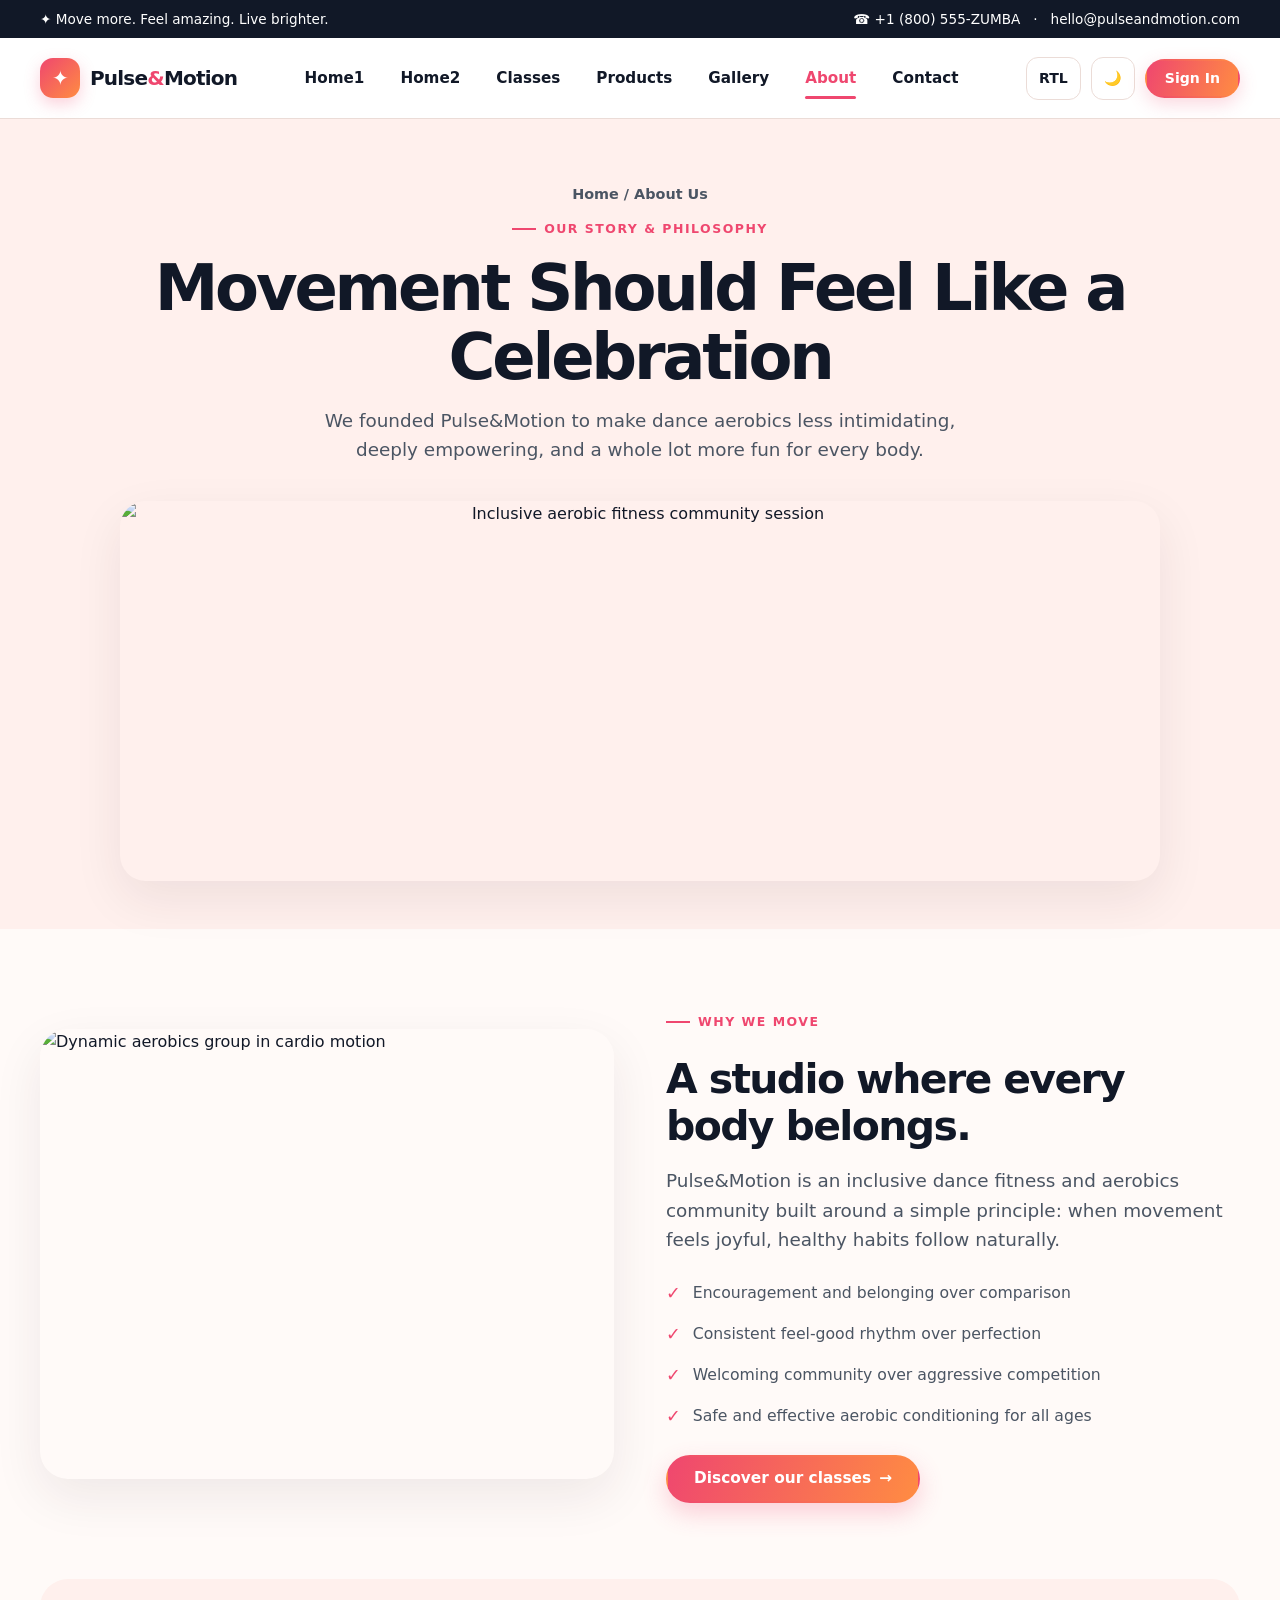
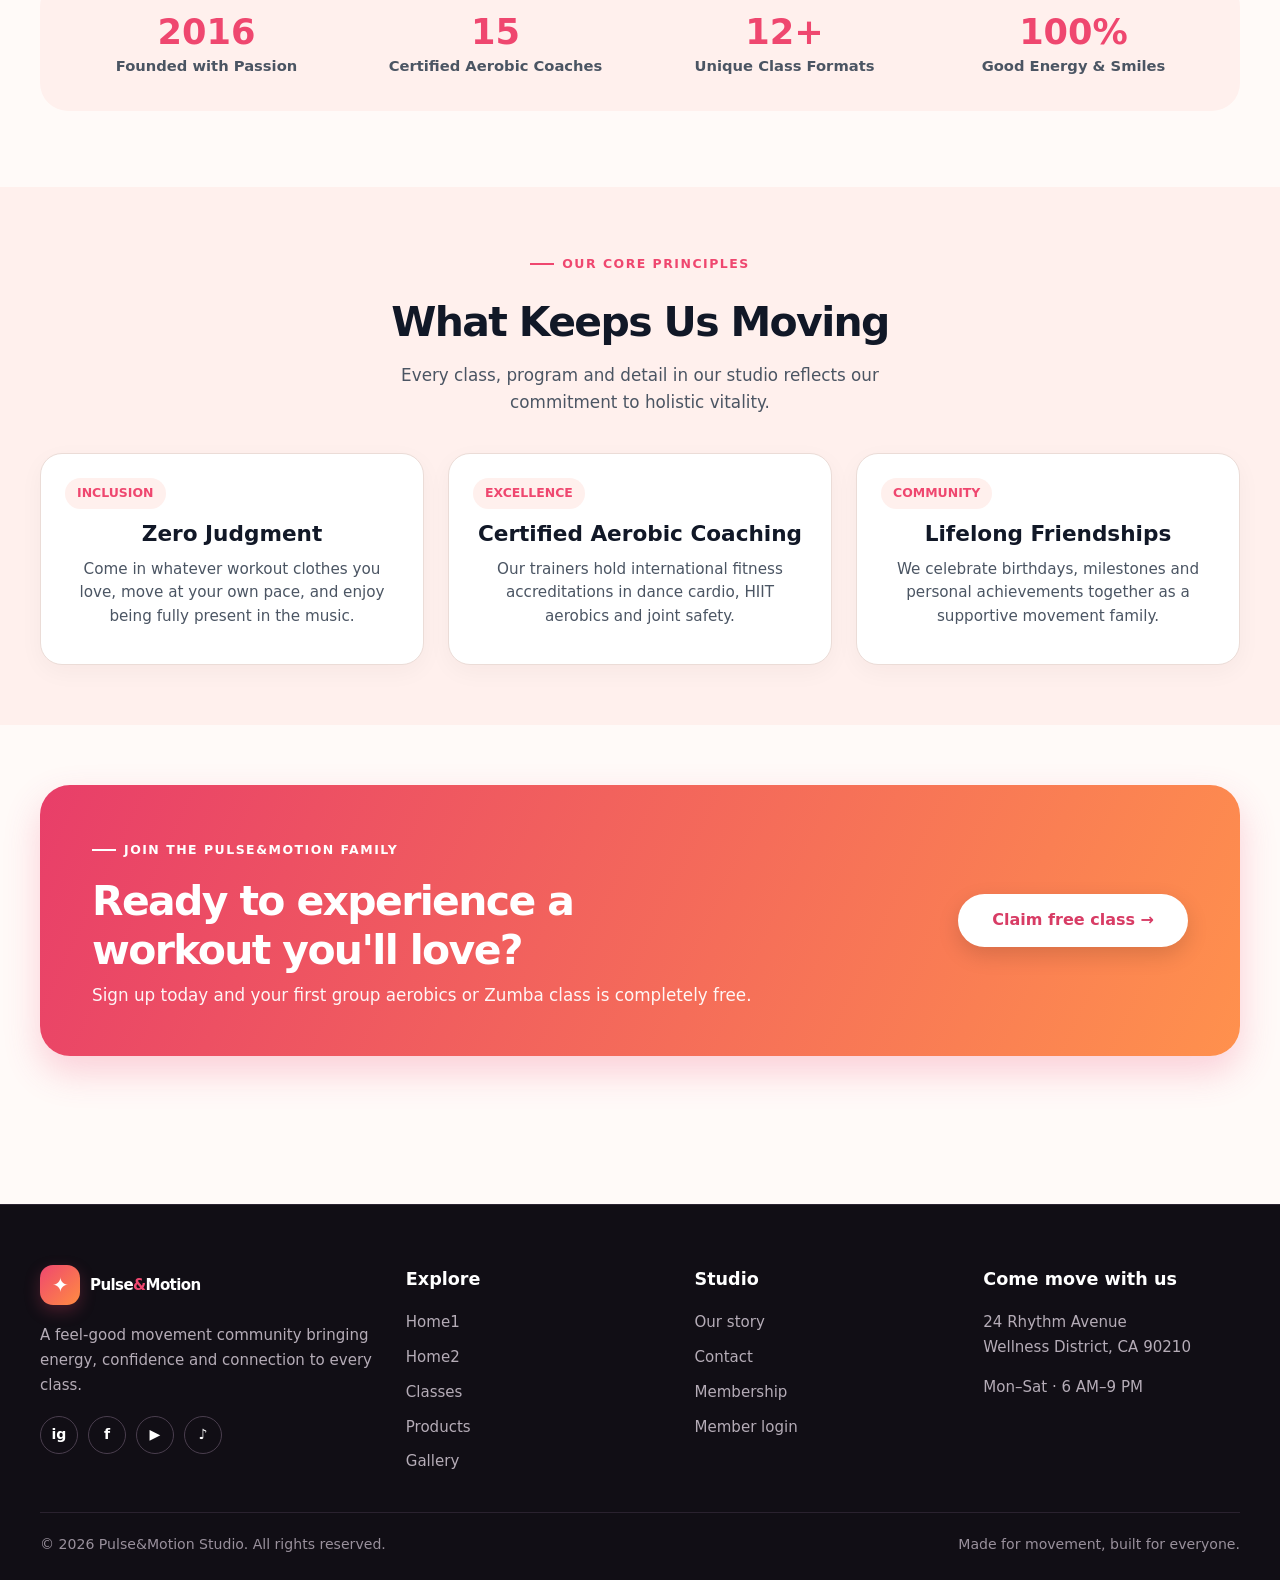
==== about.html @ 3c18ee0e "Update Zumba & Aerobics Studio website with centered navigation, pro products shop, responsive align" ====
<!doctype html>
<html lang="en" dir="ltr">
<head>
  <title>About Us | Pulse&amp;Motion</title>
  <meta charset="UTF-8">
  <meta name="viewport" content="width=device-width, initial-scale=1.0">
  <meta name="theme-color" content="#ef476f">
  <link rel="icon" href="assets/images/favicon.svg" type="image/svg+xml">
  <link rel="stylesheet" href="assets/css/style.css">
  <script defer src="assets/js/main.js"></script>
</head>
<body>
  <!-- Topbar -->
  <div class="topbar">
    <div class="container">
      <span>✦ Move more. Feel amazing. Live brighter.</span>
      <span>☎ +1 (800) 555-ZUMBA &nbsp; · &nbsp; hello@pulseandmotion.com</span>
    </div>
  </div>

  <!-- Navbar -->
  <header class="navbar">
    <div class="container nav-inner">
      <a class="brand" href="home1.html">
        <span class="brand-mark">✦</span>
        <span>Pulse<span><b>&amp;</b></span>Motion</span>
      </a>

      <!-- Navbar menu options centered -->
      <nav class="nav-links">
        <a href="home1.html">Home1</a>
        <a href="home2.html">Home2</a>
        <a href="classes.html">Classes</a>
        <a href="products.html">Products</a>
        <a href="gallery.html">Gallery</a>
        <a href="about.html" class="active">About</a>
        <a href="contact.html">Contact</a>
      </nav>

      <!-- Navbar actions with Sign In button at last -->
      <div class="nav-actions">
        <button class="icon-btn" data-rtl-btn aria-label="Toggle right to left">RTL</button>
        <button class="icon-btn" data-theme-btn aria-label="Toggle theme">🌙</button>
        <a class="btn btn-small btn-signin" href="login.html">Sign In</a>
        <button class="menu-btn" aria-label="Open menu">☰</button>
      </div>
    </div>
  </header>

  <main>
    <!-- Centered Page Hero Section -->
    <section class="page-hero">
      <div class="container">
        <div class="breadcrumbs">Home / About Us</div>
        <span class="eyebrow">Our Story &amp; Philosophy</span>
        <h1>Movement Should Feel Like a Celebration</h1>
        <p class="lead">We founded Pulse&amp;Motion to make dance aerobics less intimidating, deeply empowering, and a whole lot more fun for every body.</p>
        
        <div class="page-hero-banner">
          <img src="https://images.unsplash.com/photo-1574680096145-d05b474e2155?auto=format&fit=crop&w=1200&q=85" alt="Inclusive aerobic fitness community session" loading="eager">
        </div>
      </div>
    </section>

    <!-- Split Section (Aerobics Action Photo & Properly Aligned Split CTA) -->
    <section class="section">
      <div class="container split">
        <img src="https://images.unsplash.com/photo-1538805060514-97d9cc17730c?auto=format&fit=crop&w=1000&q=85" alt="Dynamic aerobics group in cardio motion" loading="lazy">
        <div>
          <span class="eyebrow">Why We Move</span>
          <h2>A studio where every body belongs.</h2>
          <p class="lead" style="text-align:inherit;margin:0 0 20px">Pulse&amp;Motion is an inclusive dance fitness and aerobics community built around a simple principle: when movement feels joyful, healthy habits follow naturally.</p>
          <ul class="check-list">
            <li>Encouragement and belonging over comparison</li>
            <li>Consistent feel-good rhythm over perfection</li>
            <li>Welcoming community over aggressive competition</li>
            <li>Safe and effective aerobic conditioning for all ages</li>
          </ul>
          <!-- Properly Aligned Split CTA Button -->
          <div class="split-cta">
            <a class="btn" href="classes.html">Discover our classes <span>→</span></a>
          </div>
        </div>
      </div>
    </section>

    <!-- Stats Section -->
    <section class="section" style="padding-top:0">
      <div class="container">
        <div class="stats">
          <div class="stat">
            <strong>2016</strong>
            <span>Founded with Passion</span>
          </div>
          <div class="stat">
            <strong>15</strong>
            <span>Certified Aerobic Coaches</span>
          </div>
          <div class="stat">
            <strong>12+</strong>
            <span>Unique Class Formats</span>
          </div>
          <div class="stat">
            <strong>100%</strong>
            <span>Good Energy &amp; Smiles</span>
          </div>
        </div>
      </div>
    </section>

    <!-- Studio Values Section -->
    <section class="section" style="background:var(--soft);padding:60px 0">
      <div class="container center">
        <div class="section-head">
          <span class="eyebrow">Our Core Principles</span>
          <h2>What Keeps Us Moving</h2>
          <p>Every class, program and detail in our studio reflects our commitment to holistic vitality.</p>
        </div>
        <div class="grid-3">
          <div class="card card-body">
            <span class="pill">INCLUSION</span>
            <h3>Zero Judgment</h3>
            <p>Come in whatever workout clothes you love, move at your own pace, and enjoy being fully present in the music.</p>
          </div>
          <div class="card card-body">
            <span class="pill">EXCELLENCE</span>
            <h3>Certified Aerobic Coaching</h3>
            <p>Our trainers hold international fitness accreditations in dance cardio, HIIT aerobics and joint safety.</p>
          </div>
          <div class="card card-body">
            <span class="pill">COMMUNITY</span>
            <h3>Lifelong Friendships</h3>
            <p>We celebrate birthdays, milestones and personal achievements together as a supportive movement family.</p>
          </div>
        </div>
      </div>
    </section>

    <!-- Properly Aligned CTA Banner -->
    <section class="section" style="padding-top:60px">
      <div class="container">
        <div class="cta">
          <div class="cta-content">
            <span class="eyebrow">Join the Pulse&amp;Motion family</span>
            <h2>Ready to experience a workout you'll love?</h2>
            <p>Sign up today and your first group aerobics or Zumba class is completely free.</p>
          </div>
          <div class="cta-actions">
            <a class="btn" href="register.html">Claim free class →</a>
          </div>
        </div>
      </div>
    </section>
  </main>

  <!-- Footer -->
  <footer class="footer">
    <div class="container">
      <div class="footer-grid">
        <div>
          <a class="brand" href="home1.html">
            <span class="brand-mark">✦</span>
            <span style="color:#ffffff">Pulse<span><b>&amp;</b></span>Motion</span>
          </a>
          <p style="margin-top:18px">A feel-good movement community bringing energy, confidence and connection to every class.</p>
          <div class="socials">
            <a href="#" aria-label="Instagram">ig</a>
            <a href="#" aria-label="Facebook">f</a>
            <a href="#" aria-label="YouTube">▶</a>
            <a href="#" aria-label="TikTok">♪</a>
          </div>
        </div>
        <div>
          <h4>Explore</h4>
          <div class="footer-links">
            <a href="home1.html">Home1</a>
            <a href="home2.html">Home2</a>
            <a href="classes.html">Classes</a>
            <a href="products.html">Products</a>
            <a href="gallery.html">Gallery</a>
          </div>
        </div>
        <div>
          <h4>Studio</h4>
          <div class="footer-links">
            <a href="about.html">Our story</a>
            <a href="contact.html">Contact</a>
            <a href="register.html">Membership</a>
            <a href="login.html">Member login</a>
          </div>
        </div>
        <div>
          <h4>Come move with us</h4>
          <p>24 Rhythm Avenue<br>Wellness District, CA 90210</p>
          <p>Mon–Sat · 6 AM–9 PM</p>
        </div>
      </div>
      <div class="copyright">
        <span>© 2026 Pulse&amp;Motion Studio. All rights reserved.</span>
        <span>Made for movement, built for everyone.</span>
      </div>
    </div>
  </footer>
</body>
</html>
---- assets/css/style.css ----
:root {
  --brand: #ef476f;
  --brand-hover: #d8355c;
  --brand2: #ff8c42;
  --ink: #111827;
  --muted: #4b5563;
  --bg: #fffaf8;
  --surface: #ffffff;
  --soft: #fff0ed;
  --line: #ebdcd7;
  --shadow: 0 18px 50px rgba(45, 25, 35, 0.08);
  --radius: 22px;
  --max: 1200px;
}

[data-theme="dark"] {
  --brand: #ff5e87;
  --brand-hover: #ff7599;
  --brand2: #ffa05c;
  --ink: #f9fafb;
  --muted: #cbd5e1;
  --bg: #110e14;
  --surface: #1b1622;
  --soft: #2b212b;
  --line: #3f3343;
  --shadow: 0 18px 50px rgba(0, 0, 0, 0.45);
}

* {
  box-sizing: border-box;
}

html {
  scroll-behavior: smooth;
}

body {
  margin: 0;
  font-family: Inter, ui-sans-serif, system-ui, -apple-system, "Segoe UI", Roboto, sans-serif;
  background: var(--bg);
  color: var(--ink);
  line-height: 1.65;
  overflow-x: hidden;
  transition: background 0.3s ease, color 0.3s ease;
}

a {
  color: inherit;
  text-decoration: none;
}

img {
  max-width: 100%;
  display: block;
}

button, input, select, textarea {
  font: inherit;
}

.container {
  width: min(var(--max), calc(100% - 48px));
  margin: 0 auto;
}

/* TOPBAR */
.topbar {
  background: var(--ink);
  color: #ffffff;
  font-size: 0.85rem;
  padding: 8px 0;
  transition: background 0.3s ease;
}

[data-theme="dark"] .topbar {
  background: #09080c;
  border-bottom: 1px solid var(--line);
}

.topbar .container {
  display: flex;
  justify-content: space-between;
  align-items: center;
  gap: 16px;
  flex-wrap: wrap;
}

/* NAVBAR */
.navbar {
  position: sticky;
  top: 0;
  z-index: 100;
  background: color-mix(in srgb, var(--surface) 96%, transparent);
  backdrop-filter: blur(14px);
  border-bottom: 1px solid var(--line);
  transition: background 0.3s ease, border-color 0.3s ease;
}

.nav-inner {
  min-height: 80px;
  display: flex;
  align-items: center;
  justify-content: space-between;
  gap: 20px;
}

.brand {
  display: flex;
  align-items: center;
  gap: 10px;
  font-weight: 900;
  font-size: 1.25rem;
  letter-spacing: -0.04em;
  color: var(--ink);
  white-space: nowrap;
  flex-shrink: 0;
}

.brand-mark {
  width: 40px;
  height: 40px;
  border-radius: 13px;
  background: linear-gradient(135deg, var(--brand), var(--brand2));
  display: grid;
  place-items: center;
  color: #ffffff;
  font-size: 1.25rem;
  box-shadow: 0 6px 16px rgba(239, 71, 111, 0.25);
}

.brand span:last-child b {
  color: var(--brand);
}

/* Centered Navigation Links */
.nav-links {
  display: flex;
  align-items: center;
  justify-content: center;
  flex: 1;
  margin: 0 auto;
  gap: 24px;
  font-size: 0.95rem;
  font-weight: 650;
  text-align: center;
}

.nav-links a {
  color: var(--ink);
  padding: 8px 6px;
  position: relative;
  transition: color 0.2s ease;
}

.nav-links a:hover,
.nav-links a.active {
  color: var(--brand);
}

.nav-links a.active::after {
  content: "";
  position: absolute;
  bottom: 0;
  left: 6px;
  right: 6px;
  height: 2.5px;
  background: var(--brand);
  border-radius: 2px;
}

/* Navbar Actions */
.nav-actions {
  display: flex;
  align-items: center;
  gap: 10px;
  flex-shrink: 0;
}

.icon-btn, .menu-btn {
  border: 1px solid var(--line);
  background: var(--surface);
  color: var(--ink);
  border-radius: 12px;
  padding: 9px 12px;
  font-weight: 700;
  font-size: 0.88rem;
  cursor: pointer;
  transition: all 0.2s ease;
  display: inline-flex;
  align-items: center;
  justify-content: center;
  gap: 4px;
}

.icon-btn:hover, .menu-btn:hover {
  border-color: var(--brand);
  color: var(--brand);
  background: var(--soft);
}

.menu-btn {
  display: none;
  font-size: 1.1rem;
}

/* =========================================================
   PERFECTLY ALIGNED BUTTONS & CTA STYLING
   ========================================================= */
.btn {
  display: inline-flex;
  align-items: center;
  justify-content: center;
  gap: 8px;
  border: 2px solid transparent;
  border-radius: 999px;
  padding: 12px 26px;
  font-weight: 800;
  font-size: 0.96rem;
  line-height: 1.3;
  min-height: 48px;
  box-sizing: border-box;
  background: linear-gradient(110deg, var(--brand), var(--brand2));
  color: #ffffff !important;
  box-shadow: 0 10px 24px rgba(239, 71, 111, 0.24);
  cursor: pointer;
  transition: transform 0.2s ease, filter 0.2s ease, box-shadow 0.2s ease, background 0.2s ease, border-color 0.2s ease;
  white-space: nowrap;
  text-decoration: none;
  vertical-align: middle;
}

.btn:hover {
  transform: translateY(-2px);
  filter: saturate(1.1);
  box-shadow: 0 14px 28px rgba(239, 71, 111, 0.32);
}

.btn-outline {
  background: transparent !important;
  border: 2px solid var(--line) !important;
  color: var(--ink) !important;
  box-shadow: none;
}

.btn-outline:hover {
  border-color: var(--brand) !important;
  color: var(--brand) !important;
  background: var(--soft) !important;
  transform: translateY(-2px);
  box-shadow: 0 6px 16px rgba(239, 71, 111, 0.15);
}

.btn-small {
  padding: 8px 18px;
  font-size: 0.88rem;
  min-height: 38px;
}

.btn-signin {
  box-shadow: 0 6px 18px rgba(239, 71, 111, 0.22);
}

.btn-block {
  width: 100%;
}

/* HERO SECTION (CENTERED) */
.hero {
  padding: 64px 0 54px;
  text-align: center;
  position: relative;
}

.hero-center {
  max-width: 860px;
  margin: 0 auto;
  display: flex;
  flex-direction: column;
  align-items: center;
  text-align: center;
}

.eyebrow {
  display: inline-flex;
  align-items: center;
  gap: 8px;
  color: var(--brand);
  font-weight: 850;
  text-transform: uppercase;
  letter-spacing: 0.12em;
  font-size: 0.78rem;
  margin-bottom: 14px;
}

.eyebrow::before {
  content: "";
  width: 24px;
  height: 2px;
  background: var(--brand);
}

h1, h2, h3, h4, p {
  margin-top: 0;
}

h1 {
  font-size: clamp(2.4rem, 5vw, 4.4rem);
  line-height: 1.08;
  letter-spacing: -0.05em;
  margin: 12px 0 20px;
  color: var(--ink);
  text-align: center;
}

h1 em {
  font-style: normal;
  color: var(--brand);
}

h2 {
  font-size: clamp(1.9rem, 3.2vw, 2.9rem);
  line-height: 1.15;
  letter-spacing: -0.04em;
  margin: 10px 0 16px;
  color: var(--ink);
}

h3 {
  font-size: 1.35rem;
  line-height: 1.25;
  color: var(--ink);
  margin-bottom: 10px;
}

.lead {
  font-size: 1.15rem;
  color: var(--muted);
  max-width: 660px;
  margin: 0 auto 28px;
  text-align: center;
  line-height: 1.6;
}

/* Hero CTA Buttons - Perfectly Centered & Aligned */
.hero-buttons {
  display: inline-flex;
  gap: 16px;
  justify-content: center;
  align-items: center;
  flex-wrap: wrap;
  margin: 0 auto 28px;
  vertical-align: middle;
}

.hero-buttons .btn {
  min-width: 180px;
  text-align: center;
}

.trust {
  display: flex;
  gap: 22px;
  justify-content: center;
  align-items: center;
  flex-wrap: wrap;
  color: var(--muted);
  font-size: 0.92rem;
}

.trust strong {
  color: var(--ink);
}

.hero-visual-center {
  margin-top: 40px;
  position: relative;
  max-width: 1060px;
  margin-left: auto;
  margin-right: auto;
  border-radius: 30px;
  overflow: hidden;
  box-shadow: var(--shadow);
}

.hero-visual-center img {
  width: 100%;
  height: 500px;
  object-fit: cover;
  transition: transform 0.4s ease;
}

.hero-visual-center:hover img {
  transform: scale(1.02);
}

.floating-card-center {
  position: absolute;
  bottom: 24px;
  left: 24px;
  background: var(--surface);
  border: 1px solid var(--line);
  padding: 16px 22px;
  border-radius: 18px;
  box-shadow: var(--shadow);
  max-width: 280px;
  text-align: left;
}

.floating-card-center strong {
  display: block;
  font-size: 1.25rem;
  color: var(--brand);
}

.floating-card-center span {
  font-size: 0.88rem;
  color: var(--muted);
}

/* PAGE HERO (CENTERED) */
.page-hero {
  padding: 64px 0 48px;
  background: var(--soft);
  text-align: center;
  transition: background 0.3s ease;
}

.page-hero .container {
  display: flex;
  flex-direction: column;
  align-items: center;
  text-align: center;
}

.breadcrumbs {
  color: var(--muted);
  font-size: 0.9rem;
  font-weight: 600;
  margin-bottom: 12px;
  text-align: center;
}

.page-hero .eyebrow {
  justify-content: center;
}

.page-hero h1 {
  text-align: center;
  margin: 0 0 14px;
}

.page-hero .lead {
  text-align: center;
  margin: 0 auto;
  max-width: 680px;
}

.page-hero-banner {
  margin-top: 36px;
  width: 100%;
  max-width: 1040px;
  border-radius: 26px;
  overflow: hidden;
  box-shadow: var(--shadow);
}

.page-hero-banner img {
  width: 100%;
  height: 380px;
  object-fit: cover;
}

/* SECTIONS */
.section {
  padding: 76px 0;
}

.section-head {
  display: flex;
  justify-content: space-between;
  align-items: flex-end;
  gap: 25px;
  margin-bottom: 36px;
}

.section-head p {
  color: var(--muted);
  max-width: 520px;
  margin: 0;
  font-size: 1.05rem;
}

.center {
  text-align: center;
}

.center .section-head {
  display: block;
}

.center .section-head p {
  margin: 0 auto;
}

.center .eyebrow {
  justify-content: center;
}

/* GRIDS */
.grid-3 {
  display: grid;
  grid-template-columns: repeat(3, 1fr);
  gap: 24px;
}

.grid-4 {
  display: grid;
  grid-template-columns: repeat(4, 1fr);
  gap: 20px;
}

/* =========================================================
   CARDS & CARD CTA BUTTON HORIZONTAL BASELINE ALIGNMENT
   ========================================================= */
.card {
  background: var(--surface);
  border: 1px solid var(--line);
  border-radius: var(--radius);
  overflow: hidden;
  box-shadow: 0 7px 25px rgba(40, 20, 30, 0.04);
  display: flex;
  flex-direction: column;
  height: 100%;
  transition: transform 0.25s ease, box-shadow 0.25s ease, border-color 0.25s ease;
}

.card:hover {
  transform: translateY(-4px);
  box-shadow: var(--shadow);
  border-color: color-mix(in srgb, var(--brand) 40%, var(--line));
}

.card-img {
  height: 230px;
  width: 100%;
  object-fit: cover;
  transition: transform 0.3s ease;
}

.card:hover .card-img {
  transform: scale(1.03);
}

.card-body {
  padding: 24px;
  display: flex;
  flex-direction: column;
  flex: 1;
}

.card-body p {
  color: var(--muted);
  margin-bottom: 12px;
  font-size: 0.95rem;
  line-height: 1.55;
}

.card-body .check-list {
  margin: 16px 0;
  flex: 1;
}

/* All Card CTA Buttons lock to the exact bottom baseline */
.card-body .btn,
.product-card .card-body .btn {
  margin-top: auto !important;
  width: 100%;
  display: flex;
  align-items: center;
  justify-content: center;
  text-align: center;
}

.pill {
  display: inline-block;
  padding: 5px 12px;
  border-radius: 999px;
  background: var(--soft);
  color: var(--brand);
  font-size: 0.78rem;
  font-weight: 800;
  margin-bottom: 12px;
  width: fit-content;
}

.price {
  font-size: 1.75rem;
  font-weight: 900;
  color: var(--ink);
  margin: 8px 0;
}

.price small {
  font-size: 0.95rem;
  font-weight: 600;
  color: var(--muted);
}

/* STATS */
.stats {
  background: var(--soft);
  border-radius: 28px;
  padding: 32px;
  display: grid;
  grid-template-columns: repeat(4, 1fr);
  gap: 20px;
  transition: background 0.3s ease;
}

.stat {
  text-align: center;
}

.stat strong {
  font-size: 2.2rem;
  color: var(--brand);
  display: block;
  line-height: 1.2;
}

.stat span {
  color: var(--muted);
  font-size: 0.92rem;
  font-weight: 600;
}

/* SPLIT SECTION & SPLIT CTA BUTTON */
.split {
  display: grid;
  grid-template-columns: 1fr 1fr;
  gap: 52px;
  align-items: center;
}

.split img {
  height: 450px;
  width: 100%;
  object-fit: cover;
  border-radius: 28px;
  box-shadow: var(--shadow);
}

.split-cta {
  display: flex;
  align-items: center;
  gap: 14px;
  margin-top: 24px;
}

.check-list {
  list-style: none;
  padding: 0;
  margin: 24px 0;
}

.check-list li {
  margin: 12px 0;
  color: var(--muted);
  display: flex;
  align-items: center;
  font-size: 0.98rem;
}

.check-list li::before {
  content: "✓";
  color: var(--brand);
  font-weight: 900;
  margin-right: 12px;
  font-size: 1.1rem;
}

.quote {
  background: var(--soft);
  padding: 36px 40px;
  border-radius: 24px;
  font-size: 1.15rem;
  text-align: center;
  max-width: 820px;
  margin: 0 auto;
  transition: background 0.3s ease;
}

.quote p {
  color: var(--ink);
  font-style: italic;
  margin: 12px 0 16px;
}

.quote b {
  color: var(--brand);
}

.stars {
  color: #f59e0b;
  letter-spacing: 3px;
  font-size: 1.1rem;
}

/* =========================================================
   SECTION FOOTER CTA BUTTON
   ========================================================= */
.section-cta {
  display: flex;
  justify-content: center;
  align-items: center;
  margin-top: 36px;
  width: 100%;
}

.section-cta .btn {
  min-width: 240px;
}

/* =========================================================
   CTA BANNER & BUTTON ALIGNMENT
   ========================================================= */
.cta {
  background: linear-gradient(115deg, #e83e69, #ff914d);
  color: #ffffff;
  border-radius: 30px;
  padding: 48px 52px;
  display: flex;
  justify-content: space-between;
  align-items: center;
  gap: 32px;
  box-shadow: 0 16px 36px rgba(239, 71, 111, 0.24);
  position: relative;
  overflow: hidden;
}

.cta-content {
  flex: 1;
}

.cta-content .eyebrow {
  color: #ffffff !important;
  margin-bottom: 8px;
}

.cta-content .eyebrow::before {
  background: #ffffff !important;
}

.cta h2 {
  max-width: 640px;
  margin: 8px 0;
  color: #ffffff;
  font-size: clamp(1.8rem, 3.2vw, 2.6rem);
  line-height: 1.2;
}

.cta p {
  color: rgba(255, 255, 255, 0.94);
  margin: 0;
  font-size: 1.05rem;
  line-height: 1.5;
}

.cta-actions {
  flex-shrink: 0;
  display: flex;
  align-items: center;
  justify-content: center;
}

.cta .btn {
  background: #ffffff !important;
  color: #d83c65 !important;
  border: 2px solid transparent !important;
  box-shadow: 0 8px 22px rgba(0, 0, 0, 0.14);
  white-space: nowrap;
  padding: 14px 32px;
  font-size: 1rem;
  min-height: 52px;
  display: inline-flex;
  align-items: center;
  justify-content: center;
}

.cta .btn:hover {
  background: #fff0f3 !important;
  transform: translateY(-2px);
  box-shadow: 0 12px 28px rgba(0, 0, 0, 0.22);
}

/* GALLERY */
.gallery-grid {
  display: grid;
  grid-template-columns: repeat(3, 1fr);
  gap: 20px;
}

.gallery-item {
  position: relative;
  border-radius: 20px;
  overflow: hidden;
  box-shadow: 0 6px 20px rgba(0, 0, 0, 0.06);
  background: var(--surface);
  border: 1px solid var(--line);
}

.gallery-item img {
  height: 290px;
  width: 100%;
  object-fit: cover;
  transition: transform 0.35s ease;
}

.gallery-item:hover img {
  transform: scale(1.05);
}

.gallery-caption {
  position: absolute;
  bottom: 0;
  left: 0;
  right: 0;
  background: linear-gradient(to top, rgba(0, 0, 0, 0.8), transparent);
  color: #ffffff;
  padding: 16px;
  font-size: 0.9rem;
  font-weight: 700;
  opacity: 0;
  transition: opacity 0.25s ease;
}

.gallery-item:hover .gallery-caption {
  opacity: 1;
}

/* PRODUCTS PAGE SPECIFIC */
.product-card {
  position: relative;
  display: flex;
  flex-direction: column;
  height: 100%;
  border-radius: var(--radius);
  background: var(--surface);
  border: 1px solid var(--line);
  overflow: hidden;
  box-shadow: 0 7px 25px rgba(40, 20, 30, 0.04);
  transition: transform 0.25s ease, box-shadow 0.25s ease, border-color 0.25s ease;
}

.product-card:hover {
  transform: translateY(-4px);
  box-shadow: var(--shadow);
  border-color: color-mix(in srgb, var(--brand) 40%, var(--line));
}

.product-card .card-img {
  height: 240px;
  width: 100%;
  object-fit: cover;
}

.product-badge {
  position: absolute;
  top: 14px;
  left: 14px;
  background: var(--brand);
  color: #ffffff;
  font-size: 0.76rem;
  font-weight: 850;
  padding: 5px 12px;
  border-radius: 999px;
  box-shadow: 0 4px 12px rgba(0, 0, 0, 0.18);
  z-index: 2;
  text-transform: uppercase;
  letter-spacing: 0.05em;
}

.product-rating {
  display: flex;
  align-items: center;
  gap: 6px;
  font-size: 0.86rem;
  color: #f59e0b;
  margin-bottom: 8px;
  font-weight: 750;
}

.product-price-row {
  display: flex;
  align-items: baseline;
  justify-content: space-between;
  margin: 16px 0 12px;
}

.product-price {
  font-size: 1.6rem;
  font-weight: 900;
  color: var(--ink);
}

.product-orig-price {
  font-size: 0.95rem;
  color: var(--muted);
  text-decoration: line-through;
  margin-left: 6px;
}

.filter-bar {
  display: flex;
  justify-content: center;
  gap: 12px;
  flex-wrap: wrap;
  margin-bottom: 38px;
}

.filter-btn {
  padding: 9px 20px;
  border-radius: 999px;
  border: 1px solid var(--line);
  background: var(--surface);
  color: var(--ink);
  font-weight: 750;
  font-size: 0.9rem;
  cursor: pointer;
  transition: all 0.2s ease;
}

.filter-btn:hover,
.filter-btn.active {
  background: var(--brand);
  color: #ffffff;
  border-color: var(--brand);
  box-shadow: 0 6px 16px rgba(239, 71, 111, 0.24);
}

/* CONTACT */
.contact-grid {
  display: grid;
  grid-template-columns: 0.9fr 1.1fr;
  gap: 32px;
}

.contact-panel, .form-panel {
  background: var(--surface);
  border: 1px solid var(--line);
  border-radius: 26px;
  padding: 34px;
  box-shadow: 0 8px 30px rgba(0, 0, 0, 0.03);
}

.contact-item {
  display: flex;
  gap: 16px;
  margin: 22px 0;
  color: var(--muted);
  font-size: 0.96rem;
}

.contact-item span {
  font-size: 1.3rem;
  color: var(--brand);
}

.contact-item b {
  display: block;
  color: var(--ink);
  margin-bottom: 4px;
}

.map-frame {
  width: 100%;
  height: 290px;
  border: 0;
  border-radius: 20px;
  margin-top: 22px;
}

/* FORM FIELDS */
.field {
  margin-bottom: 18px;
}

.field label {
  display: block;
  font-weight: 750;
  font-size: 0.9rem;
  margin-bottom: 8px;
  color: var(--ink);
}

.field input, .field textarea, .field select {
  width: 100%;
  border: 1px solid var(--line);
  border-radius: 14px;
  padding: 13px 16px;
  background: var(--bg);
  color: var(--ink);
  outline: none;
  font-size: 0.95rem;
  transition: border-color 0.2s ease, box-shadow 0.2s ease;
}

.field input:focus, .field textarea:focus, .field select:focus {
  border-color: var(--brand);
  box-shadow: 0 0 0 3px color-mix(in srgb, var(--brand) 20%, transparent);
}

.field textarea {
  min-height: 130px;
  resize: vertical;
}

/* FOOTER */
.footer {
  background: #110e15;
  color: #eeeeee;
  padding: 60px 0 24px;
  margin-top: 72px;
  border-top: 1px solid #2b2331;
}

.footer-grid {
  display: grid;
  grid-template-columns: 1.3fr 1fr 1fr 1fr;
  gap: 32px;
}

.footer p, .footer a {
  color: #b5acb7;
  font-size: 0.94rem;
  transition: color 0.2s ease;
}

.footer a:hover {
  color: #ffffff;
}

.footer h4 {
  margin: 0 0 16px;
  color: #ffffff;
  font-size: 1.1rem;
}

.footer-links {
  display: grid;
  gap: 10px;
}

.socials {
  display: flex;
  gap: 10px;
  margin-top: 18px;
}

.socials a {
  width: 38px;
  height: 38px;
  display: grid;
  place-items: center;
  border: 1px solid #4a3e4e;
  border-radius: 50%;
  color: #ffffff;
  font-weight: 800;
  font-size: 0.88rem;
  transition: all 0.2s ease;
}

.socials a:hover {
  background: var(--brand);
  border-color: var(--brand);
  transform: translateY(-2px);
}

.copyright {
  border-top: 1px solid #2a222f;
  margin-top: 38px;
  padding-top: 20px;
  color: #99909c;
  font-size: 0.88rem;
  display: flex;
  justify-content: space-between;
  gap: 16px;
  flex-wrap: wrap;
}

/* AUTHENTICATION PAGES (CENTERED, NO IMAGES, CLEAN) */
.auth-page {
  min-height: 100vh;
  display: flex;
  align-items: center;
  justify-content: center;
  background: var(--bg);
  padding: 40px 20px;
  position: relative;
}

/* RTL & Theme buttons fixed outside the card at top right corner */
.auth-top-actions {
  position: fixed;
  top: 22px;
  right: 22px;
  display: flex;
  align-items: center;
  gap: 10px;
  z-index: 100;
}

.auth-card {
  width: 100%;
  max-width: 480px;
  background: var(--surface);
  border: 1px solid var(--line);
  border-radius: 28px;
  padding: 44px 38px;
  box-shadow: var(--shadow);
  display: flex;
  flex-direction: column;
  position: relative;
  transition: background 0.3s ease, border-color 0.3s ease;
}

.auth-brand-center {
  display: flex;
  justify-content: center;
  margin-bottom: 24px;
}

.auth-header {
  text-align: center;
  margin-bottom: 26px;
}

.auth-header .eyebrow {
  justify-content: center;
  margin-bottom: 8px;
}

.auth-header h1 {
  font-size: 2.2rem;
  margin: 6px 0 8px;
  color: var(--ink);
  text-align: center;
}

.auth-sub {
  color: var(--muted);
  font-size: 0.95rem;
  margin: 0;
  text-align: center;
}

/* Terms and Conditions Checkbox */
.auth-terms {
  margin: 18px 0;
  display: flex;
  align-items: flex-start;
  gap: 10px;
  color: var(--ink);
  font-size: 0.88rem;
  line-height: 1.45;
  text-align: left;
}

.auth-terms input[type="checkbox"] {
  width: 18px;
  height: 18px;
  margin-top: 2px;
  accent-color: var(--brand);
  cursor: pointer;
  flex-shrink: 0;
}

.auth-terms label {
  cursor: pointer;
  color: var(--ink);
}

.auth-terms a {
  color: var(--brand);
  font-weight: 750;
  text-decoration: underline;
}

.auth-links {
  display: flex;
  justify-content: space-between;
  align-items: center;
  gap: 10px;
  font-size: 0.9rem;
  color: var(--muted);
  margin: 14px 0 20px;
}

.auth-links label {
  display: flex;
  align-items: center;
  gap: 8px;
  cursor: pointer;
  color: var(--ink);
}

.auth-links input[type="checkbox"] {
  accent-color: var(--brand);
  cursor: pointer;
}

.auth-links a, .auth-foot a {
  color: var(--brand);
  font-weight: 750;
  transition: color 0.2s ease;
}

.auth-links a:hover, .auth-foot a:hover {
  text-decoration: underline;
}

.auth-divider {
  display: flex;
  align-items: center;
  gap: 14px;
  color: var(--muted);
  font-size: 0.86rem;
  margin: 22px 0 16px;
}

.auth-divider::before,
.auth-divider::after {
  content: "";
  height: 1px;
  background: var(--line);
  flex: 1;
}

/* Centered Social Media Login Icons (NO duplicates) */
.social-login-centered {
  display: flex;
  justify-content: center;
  align-items: center;
  gap: 12px;
  margin: 8px 0 20px;
  flex-wrap: wrap;
}

.social-login-btn {
  display: inline-flex;
  align-items: center;
  justify-content: center;
  gap: 8px;
  padding: 10px 18px;
  border: 1px solid var(--line);
  border-radius: 12px;
  background: var(--surface);
  color: var(--ink);
  font-weight: 700;
  font-size: 0.88rem;
  transition: all 0.2s ease;
  min-width: 110px;
  cursor: pointer;
}

.social-login-btn:hover {
  border-color: var(--brand);
  color: var(--brand);
  transform: translateY(-2px);
  box-shadow: 0 4px 12px rgba(0, 0, 0, 0.08);
}

.auth-foot {
  color: var(--muted);
  text-align: center;
  margin-top: 22px;
  font-size: 0.92rem;
}

.notice {
  padding: 13px 18px;
  background: var(--soft);
  color: var(--brand);
  border-radius: 12px;
  margin: 16px 0;
  font-size: 0.9rem;
  font-weight: 650;
  text-align: center;
}

/* RTL STYLES */
.rtl {
  direction: rtl;
}

.rtl .auth-top-actions {
  right: auto;
  left: 22px;
}

.rtl .eyebrow::before {
  order: 2;
}

.rtl .check-list li::before {
  margin-right: 0;
  margin-left: 12px;
}

.rtl .floating-card-center {
  left: auto;
  right: 24px;
  text-align: right;
}

.rtl .product-badge {
  left: auto;
  right: 14px;
}

.rtl .auth-terms {
  text-align: right;
}

/* =========================================================
   RESPONSIVE DESIGN FOR 1024PX, 768PX, MOBILE AND TABLET
   ========================================================= */

/* 1024px View (Tablet Landscape / Small Laptops) */
@media (max-width: 1024px) {
  .container {
    width: min(calc(100% - 48px), var(--max));
  }
  .nav-links {
    gap: 16px;
    font-size: 0.9rem;
  }
  .grid-4 {
    grid-template-columns: repeat(2, 1fr);
    gap: 20px;
  }
  .hero-visual-center img {
    height: 420px;
  }
  .page-hero-banner img {
    height: 330px;
  }
  .footer-grid {
    grid-template-columns: repeat(2, 1fr);
    gap: 36px;
  }
}

/* 900px View - Mid Tablet Breakpoint for CTA Banners */
@media (max-width: 900px) {
  .cta {
    flex-direction: column;
    text-align: center;
    padding: 42px 28px;
    gap: 24px;
  }
  .cta-content {
    max-width: 100%;
    text-align: center;
  }
  .cta-content .eyebrow {
    justify-content: center;
  }
  .cta-actions {
    width: 100%;
    justify-content: center;
  }
  .cta .btn {
    width: 100%;
    max-width: 340px;
  }
}

/* 768px View (Tablet Portrait) */
@media (max-width: 768px) {
  .container {
    width: min(calc(100% - 36px), var(--max));
  }
  .nav-links {
    display: none;
    position: absolute;
    top: 80px;
    left: 0;
    right: 0;
    background: var(--surface);
    padding: 24px;
    flex-direction: column;
    align-items: center;
    text-align: center;
    gap: 16px;
    border-bottom: 1px solid var(--line);
    box-shadow: var(--shadow);
  }
  .nav-links.open {
    display: flex;
  }
  .menu-btn {
    display: inline-flex;
  }
  .hero {
    padding: 48px 0 40px;
  }
  .hero-center h1 {
    font-size: clamp(2.1rem, 4.5vw, 3.2rem);
  }
  .hero-visual-center img {
    height: 350px;
  }
  .grid-3 {
    grid-template-columns: 1fr;
    gap: 22px;
  }
  .gallery-grid {
    grid-template-columns: repeat(2, 1fr);
    gap: 16px;
  }
  .split {
    grid-template-columns: 1fr;
    gap: 32px;
    text-align: center;
  }
  .split img {
    height: 330px;
  }
  .split-cta {
    justify-content: center;
    margin: 24px auto 0;
  }
  .split-cta .btn {
    width: 100%;
    max-width: 320px;
  }
  .check-list li {
    justify-content: center;
  }
  .stats {
    grid-template-columns: repeat(2, 1fr);
    padding: 24px;
    gap: 20px;
  }
  .contact-grid {
    grid-template-columns: 1fr;
    gap: 28px;
  }
  .section-head {
    display: flex;
    flex-direction: column;
    align-items: center;
    text-align: center;
    gap: 12px;
  }
  .section-head p {
    margin: 0 auto;
  }
  .floating-card-center {
    position: static;
    margin: 16px auto 0;
    max-width: 90%;
    text-align: center;
  }
}

/* 480px View (Mobile) */
@media (max-width: 480px) {
  .container {
    width: min(calc(100% - 28px), var(--max));
  }
  .topbar .container {
    justify-content: center;
    text-align: center;
  }
  .nav-inner {
    min-height: 72px;
  }
  .brand {
    font-size: 1.15rem;
  }
  .brand-mark {
    width: 34px;
    height: 34px;
    font-size: 1.1rem;
  }
  .btn-signin {
    padding: 8px 14px;
    font-size: 0.84rem;
  }
  .hero-center h1 {
    font-size: 2.1rem;
  }
  .hero-buttons {
    display: flex;
    flex-direction: column;
    width: 100%;
    gap: 12px;
  }
  .hero-buttons .btn {
    width: 100%;
    max-width: 100%;
  }
  .hero-visual-center img {
    height: 270px;
  }
  .page-hero-banner img {
    height: 220px;
  }
  .stats {
    grid-template-columns: 1fr;
    padding: 20px;
  }
  .gallery-grid {
    grid-template-columns: 1fr;
  }
  .footer-grid {
    grid-template-columns: 1fr;
  }
  .auth-card {
    padding: 32px 20px;
    border-radius: 22px;
  }
  .social-login-centered {
    flex-direction: column;
    width: 100%;
  }
  .social-login-btn {
    width: 100%;
  }
  .auth-links {
    flex-direction: column;
    align-items: flex-start;
    gap: 12px;
  }
}
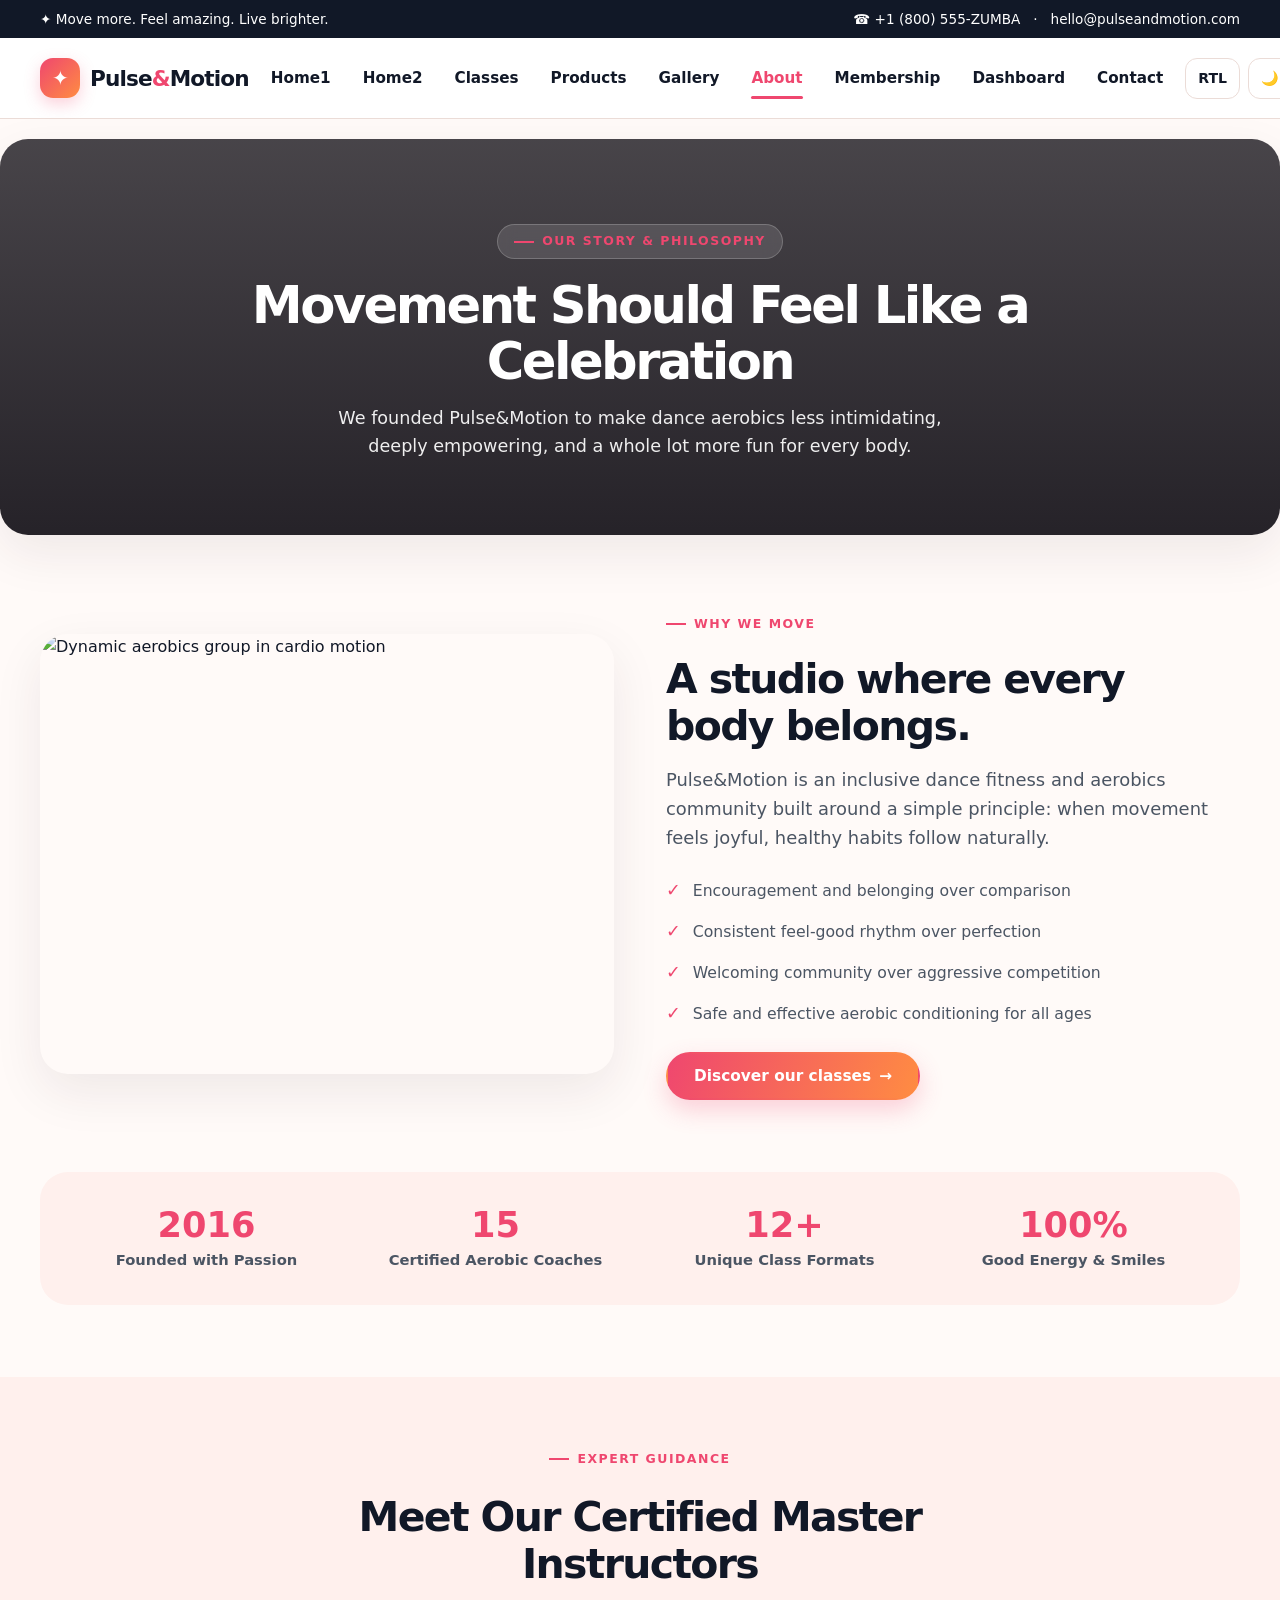
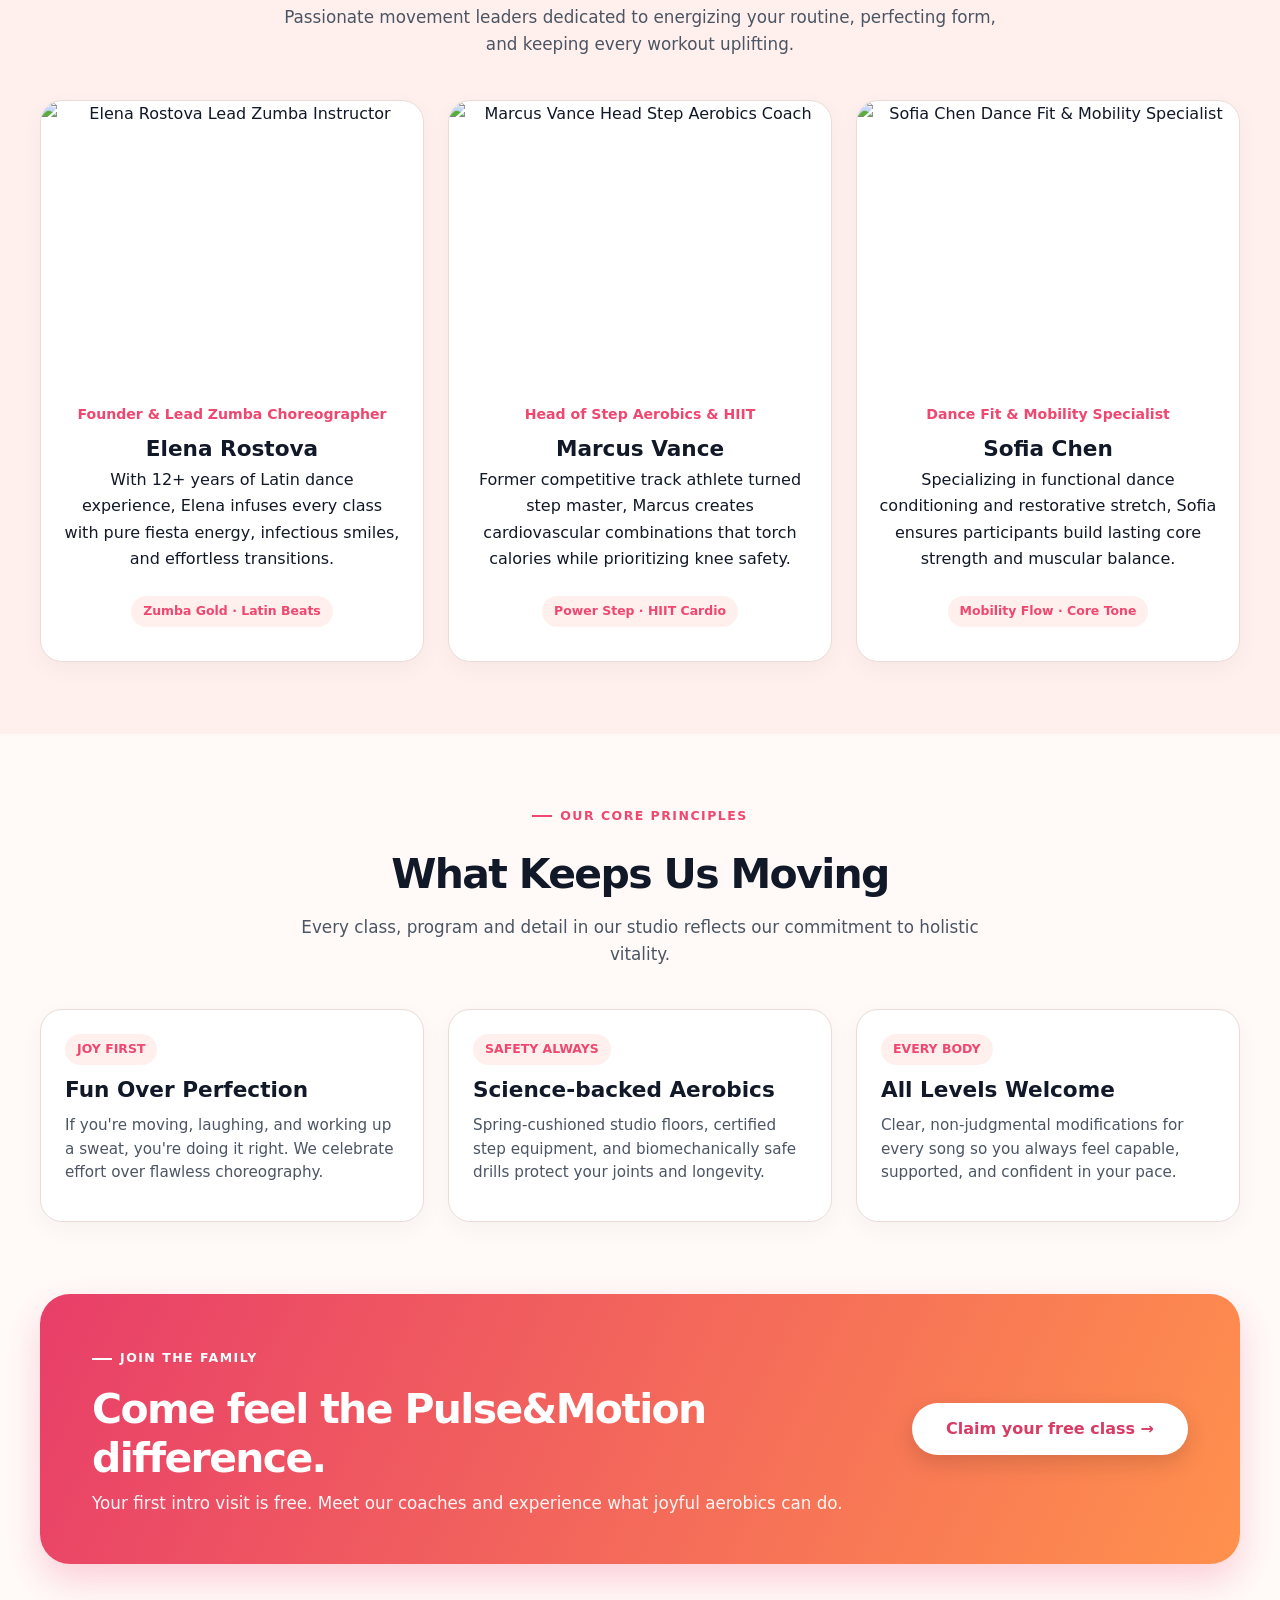
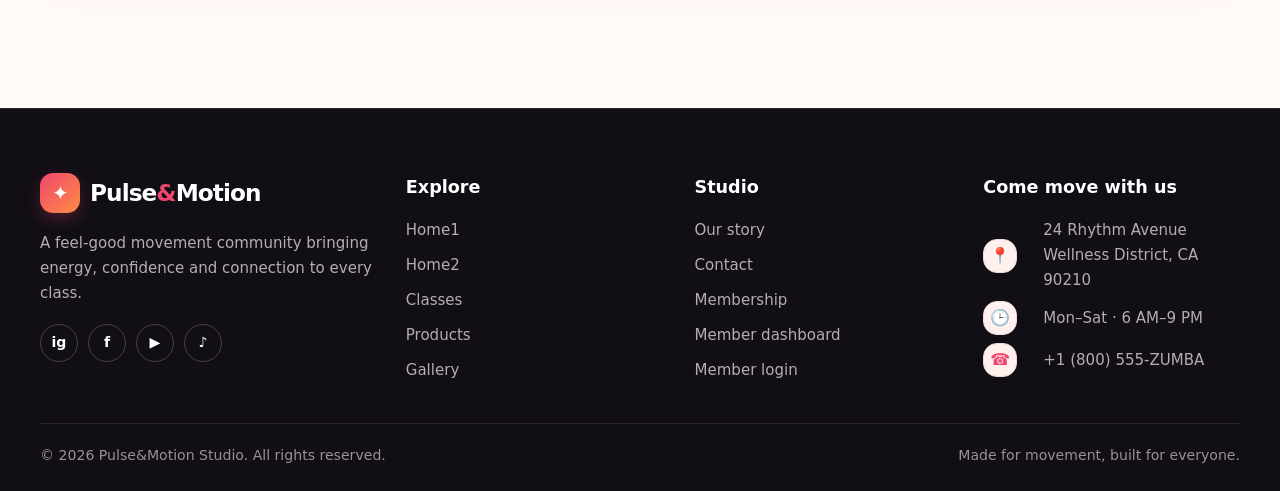
==== commit 8442e918: "Fix all 20 review issues: background heroes, review slider, FAQs, membership and dashboard pages, re" ====
--- a/about.html
+++ b/about.html
@@ -1,7 +1,7 @@
 <!doctype html>
 <html lang="en" dir="ltr">
 <head>
-  <title>About Us | Pulse&amp;Motion</title>
+  <title>About Us | Pulse&amp;Motion - Zumba &amp; Aerobics Studio</title>
   <meta charset="UTF-8">
   <meta name="viewport" content="width=device-width, initial-scale=1.0">
   <meta name="theme-color" content="#ef476f">
@@ -21,19 +21,21 @@
   <!-- Navbar -->
   <header class="navbar">
     <div class="container nav-inner">
-      <a class="brand" href="home1.html">
+      <a class="brand" href="index.html">
         <span class="brand-mark">✦</span>
         <span>Pulse<span><b>&amp;</b></span>Motion</span>
       </a>
 
       <!-- Navbar menu options centered -->
       <nav class="nav-links">
-        <a href="home1.html">Home1</a>
+        <a href="index.html">Home1</a>
         <a href="home2.html">Home2</a>
         <a href="classes.html">Classes</a>
         <a href="products.html">Products</a>
         <a href="gallery.html">Gallery</a>
         <a href="about.html" class="active">About</a>
+        <a href="membership.html">Membership</a>
+        <a href="dashboard.html">Dashboard</a>
         <a href="contact.html">Contact</a>
       </nav>
 
@@ -48,17 +50,12 @@
   </header>
 
   <main>
-    <!-- Centered Page Hero Section -->
-    <section class="page-hero">
-      <div class="container">
-        <div class="breadcrumbs">Home / About Us</div>
+    <!-- Page Hero Section with Desktop Background Image & NO Breadcrumbs (Points 7 & 10) -->
+    <section class="page-hero-bg" style="background-image: url('https://images.unsplash.com/photo-1574680096145-d05b474e2155?auto=format&fit=crop&w=1600&q=85');">
+      <div class="container page-hero-center">
         <span class="eyebrow">Our Story &amp; Philosophy</span>
         <h1>Movement Should Feel Like a Celebration</h1>
         <p class="lead">We founded Pulse&amp;Motion to make dance aerobics less intimidating, deeply empowering, and a whole lot more fun for every body.</p>
-        
-        <div class="page-hero-banner">
-          <img src="https://images.unsplash.com/photo-1574680096145-d05b474e2155?auto=format&fit=crop&w=1200&q=85" alt="Inclusive aerobic fitness community session" loading="eager">
-        </div>
       </div>
     </section>
 
@@ -76,7 +73,6 @@
             <li>Welcoming community over aggressive competition</li>
             <li>Safe and effective aerobic conditioning for all ages</li>
           </ul>
-          <!-- Properly Aligned Split CTA Button -->
           <div class="split-cta">
             <a class="btn" href="classes.html">Discover our classes <span>→</span></a>
           </div>
@@ -108,57 +104,103 @@
       </div>
     </section>
 
+    <!-- Point 13: ADD ABOUT PAGE RELEVANT SECTION ONE MORE: Meet Our Certified Instructors -->
+    <section class="section" style="background:var(--soft);padding:72px 0">
+      <div class="container">
+        <div class="section-head center">
+          <span class="eyebrow">Expert Guidance</span>
+          <h2>Meet Our Certified Master Instructors</h2>
+          <p>Passionate movement leaders dedicated to energizing your routine, perfecting form, and keeping every workout uplifting.</p>
+        </div>
+
+        <div class="grid-3">
+          <!-- Instructor 1 -->
+          <article class="instructor-card">
+            <img src="https://images.unsplash.com/photo-1573496359142-b8d87734a5a2?auto=format&fit=crop&w=600&q=80" alt="Elena Rostova Lead Zumba Instructor" loading="lazy">
+            <div class="instructor-body">
+              <span class="instructor-role">Founder &amp; Lead Zumba Choreographer</span>
+              <h3>Elena Rostova</h3>
+              <p>With 12+ years of Latin dance experience, Elena infuses every class with pure fiesta energy, infectious smiles, and effortless transitions.</p>
+              <div class="pill" style="margin-top:8px">Zumba Gold · Latin Beats</div>
+            </div>
+          </article>
+
+          <!-- Instructor 2 -->
+          <article class="instructor-card">
+            <img src="https://images.unsplash.com/photo-1507003211169-0a1dd7228f2d?auto=format&fit=crop&w=600&q=80" alt="Marcus Vance Head Step Aerobics Coach" loading="lazy">
+            <div class="instructor-body">
+              <span class="instructor-role">Head of Step Aerobics &amp; HIIT</span>
+              <h3>Marcus Vance</h3>
+              <p>Former competitive track athlete turned step master, Marcus creates cardiovascular combinations that torch calories while prioritizing knee safety.</p>
+              <div class="pill" style="margin-top:8px">Power Step · HIIT Cardio</div>
+            </div>
+          </article>
+
+          <!-- Instructor 3 -->
+          <article class="instructor-card">
+            <img src="https://images.unsplash.com/photo-1580489944761-15a19d654956?auto=format&fit=crop&w=600&q=80" alt="Sofia Chen Dance Fit & Mobility Specialist" loading="lazy">
+            <div class="instructor-body">
+              <span class="instructor-role">Dance Fit &amp; Mobility Specialist</span>
+              <h3>Sofia Chen</h3>
+              <p>Specializing in functional dance conditioning and restorative stretch, Sofia ensures participants build lasting core strength and muscular balance.</p>
+              <div class="pill" style="margin-top:8px">Mobility Flow · Core Tone</div>
+            </div>
+          </article>
+        </div>
+      </div>
+    </section>
+
     <!-- Studio Values Section -->
-    <section class="section" style="background:var(--soft);padding:60px 0">
-      <div class="container center">
-        <div class="section-head">
+    <section class="section">
+      <div class="container">
+        <div class="section-head center">
           <span class="eyebrow">Our Core Principles</span>
           <h2>What Keeps Us Moving</h2>
           <p>Every class, program and detail in our studio reflects our commitment to holistic vitality.</p>
         </div>
         <div class="grid-3">
           <div class="card card-body">
-            <span class="pill">INCLUSION</span>
-            <h3>Zero Judgment</h3>
-            <p>Come in whatever workout clothes you love, move at your own pace, and enjoy being fully present in the music.</p>
+            <span class="pill">JOY FIRST</span>
+            <h3>Fun Over Perfection</h3>
+            <p>If you're moving, laughing, and working up a sweat, you're doing it right. We celebrate effort over flawless choreography.</p>
           </div>
           <div class="card card-body">
-            <span class="pill">EXCELLENCE</span>
-            <h3>Certified Aerobic Coaching</h3>
-            <p>Our trainers hold international fitness accreditations in dance cardio, HIIT aerobics and joint safety.</p>
+            <span class="pill">SAFETY ALWAYS</span>
+            <h3>Science-backed Aerobics</h3>
+            <p>Spring-cushioned studio floors, certified step equipment, and biomechanically safe drills protect your joints and longevity.</p>
           </div>
           <div class="card card-body">
-            <span class="pill">COMMUNITY</span>
-            <h3>Lifelong Friendships</h3>
-            <p>We celebrate birthdays, milestones and personal achievements together as a supportive movement family.</p>
+            <span class="pill">EVERY BODY</span>
+            <h3>All Levels Welcome</h3>
+            <p>Clear, non-judgmental modifications for every song so you always feel capable, supported, and confident in your pace.</p>
           </div>
         </div>
       </div>
     </section>
 
     <!-- Properly Aligned CTA Banner -->
-    <section class="section" style="padding-top:60px">
+    <section class="section" style="padding-top:0">
       <div class="container">
         <div class="cta">
           <div class="cta-content">
-            <span class="eyebrow">Join the Pulse&amp;Motion family</span>
-            <h2>Ready to experience a workout you'll love?</h2>
-            <p>Sign up today and your first group aerobics or Zumba class is completely free.</p>
+            <span class="eyebrow">Join the Family</span>
+            <h2>Come feel the Pulse&amp;Motion difference.</h2>
+            <p>Your first intro visit is free. Meet our coaches and experience what joyful aerobics can do.</p>
           </div>
           <div class="cta-actions">
-            <a class="btn" href="register.html">Claim free class →</a>
+            <a class="btn" href="register.html">Claim your free class →</a>
           </div>
         </div>
       </div>
     </section>
   </main>
 
-  <!-- Footer -->
+  <!-- Footer (Points 4 & 6) -->
   <footer class="footer">
     <div class="container">
       <div class="footer-grid">
         <div>
-          <a class="brand" href="home1.html">
+          <a class="brand" href="index.html">
             <span class="brand-mark">✦</span>
             <span style="color:#ffffff">Pulse<span><b>&amp;</b></span>Motion</span>
           </a>
@@ -173,7 +215,7 @@
         <div>
           <h4>Explore</h4>
           <div class="footer-links">
-            <a href="home1.html">Home1</a>
+            <a href="index.html">Home1</a>
             <a href="home2.html">Home2</a>
             <a href="classes.html">Classes</a>
             <a href="products.html">Products</a>
@@ -185,14 +227,26 @@
           <div class="footer-links">
             <a href="about.html">Our story</a>
             <a href="contact.html">Contact</a>
-            <a href="register.html">Membership</a>
+            <a href="membership.html">Membership</a>
+            <a href="dashboard.html">Member dashboard</a>
             <a href="login.html">Member login</a>
           </div>
         </div>
+        <!-- Point 4: Icons for Come move with us -->
         <div>
           <h4>Come move with us</h4>
-          <p>24 Rhythm Avenue<br>Wellness District, CA 90210</p>
-          <p>Mon–Sat · 6 AM–9 PM</p>
+          <p class="contact-item" style="margin:8px 0;align-items:center">
+            <span class="contact-icon-badge" style="width:34px;height:34px;font-size:1rem;margin-right:10px">📍</span>
+            <span>24 Rhythm Avenue<br>Wellness District, CA 90210</span>
+          </p>
+          <p class="contact-item" style="margin:8px 0;align-items:center">
+            <span class="contact-icon-badge" style="width:34px;height:34px;font-size:1rem;margin-right:10px">🕒</span>
+            <span>Mon–Sat · 6 AM–9 PM</span>
+          </p>
+          <p class="contact-item" style="margin:8px 0;align-items:center">
+            <span class="contact-icon-badge" style="width:34px;height:34px;font-size:1rem;margin-right:10px">☎</span>
+            <span>+1 (800) 555-ZUMBA</span>
+          </p>
         </div>
       </div>
       <div class="copyright">
@@ -201,5 +255,8 @@
       </div>
     </div>
   </footer>
+
+  <!-- Back to top button (Point 5) -->
+  <button class="back-to-top" aria-label="Back to top">↑</button>
 </body>
-</html>
+</html>
--- a/assets/css/style.css
+++ b/assets/css/style.css
@@ -101,7 +101,7 @@
   display: flex;
   align-items: center;
   justify-content: space-between;
-  gap: 20px;
+  gap: 16px;
 }
 
 .brand {
@@ -109,7 +109,7 @@
   align-items: center;
   gap: 10px;
   font-weight: 900;
-  font-size: 1.25rem;
+  font-size: 1.35rem;
   letter-spacing: -0.04em;
   color: var(--ink);
   white-space: nowrap;
@@ -126,6 +126,7 @@
   color: #ffffff;
   font-size: 1.25rem;
   box-shadow: 0 6px 16px rgba(239, 71, 111, 0.25);
+  flex-shrink: 0;
 }
 
 .brand span:last-child b {
@@ -139,7 +140,7 @@
   justify-content: center;
   flex: 1;
   margin: 0 auto;
-  gap: 24px;
+  gap: 20px;
   font-size: 0.95rem;
   font-weight: 650;
   text-align: center;
@@ -150,6 +151,7 @@
   padding: 8px 6px;
   position: relative;
   transition: color 0.2s ease;
+  white-space: nowrap;
 }
 
 .nav-links a:hover,
@@ -172,7 +174,7 @@
 .nav-actions {
   display: flex;
   align-items: center;
-  gap: 10px;
+  gap: 8px;
   flex-shrink: 0;
 }
 
@@ -181,7 +183,7 @@
   background: var(--surface);
   color: var(--ink);
   border-radius: 12px;
-  padding: 9px 12px;
+  padding: 8px 12px;
   font-weight: 700;
   font-size: 0.88rem;
   cursor: pointer;
@@ -200,12 +202,11 @@
 
 .menu-btn {
   display: none;
-  font-size: 1.1rem;
-}
-
-/* =========================================================
-   PERFECTLY ALIGNED BUTTONS & CTA STYLING
-   ========================================================= */
+  font-size: 1.15rem;
+  padding: 8px 12px;
+}
+
+/* BUTTONS */
 .btn {
   display: inline-flex;
   align-items: center;
@@ -251,7 +252,7 @@
 }
 
 .btn-small {
-  padding: 8px 18px;
+  padding: 8px 16px;
   font-size: 0.88rem;
   min-height: 38px;
 }
@@ -264,20 +265,147 @@
   width: 100%;
 }
 
-/* HERO SECTION (CENTERED) */
-.hero {
-  padding: 64px 0 54px;
-  text-align: center;
+/* =========================================================
+   HERO SECTIONS WITH IMMERSIVE BACKGROUND IMAGE (Point 7)
+   ========================================================= */
+.hero-bg {
   position: relative;
-}
-
-.hero-center {
+  background-size: cover;
+  background-position: center;
+  padding: 110px 0 95px;
+  color: #ffffff;
+  border-radius: 28px;
+  margin: 24px auto 0;
+  overflow: hidden;
+  box-shadow: var(--shadow);
+  display: flex;
+  align-items: center;
+  justify-content: center;
+  text-align: center;
+}
+
+.hero-bg::before {
+  content: "";
+  position: absolute;
+  inset: 0;
+  background: linear-gradient(180deg, rgba(14, 11, 18, 0.74) 0%, rgba(14, 11, 18, 0.88) 100%);
+  z-index: 1;
+}
+
+.hero-bg .hero-center {
+  position: relative;
+  z-index: 2;
   max-width: 860px;
   margin: 0 auto;
   display: flex;
   flex-direction: column;
   align-items: center;
   text-align: center;
+  padding: 0 20px;
+}
+
+.hero-bg .eyebrow {
+  color: var(--brand);
+  background: rgba(255, 255, 255, 0.12);
+  backdrop-filter: blur(8px);
+  padding: 6px 16px;
+  border-radius: 999px;
+  border: 1px solid rgba(255, 255, 255, 0.2);
+}
+
+.hero-bg .eyebrow::before {
+  background: var(--brand);
+}
+
+.hero-bg h1 {
+  color: #ffffff;
+  font-size: clamp(2.4rem, 5vw, 4.2rem);
+  margin: 16px auto 20px;
+  line-height: 1.1;
+  text-shadow: 0 2px 14px rgba(0, 0, 0, 0.4);
+}
+
+.hero-bg .lead {
+  color: rgba(255, 255, 255, 0.94);
+  font-size: 1.15rem;
+  margin: 0 auto 28px;
+  text-shadow: 0 1px 8px rgba(0, 0, 0, 0.3);
+}
+
+.hero-bg .hero-buttons {
+  margin-bottom: 24px;
+}
+
+.hero-bg .trust {
+  color: rgba(255, 255, 255, 0.9);
+}
+
+.hero-bg .trust strong {
+  color: #ffffff;
+}
+
+.hero-bg .btn-outline {
+  border-color: rgba(255, 255, 255, 0.6) !important;
+  color: #ffffff !important;
+}
+
+.hero-bg .btn-outline:hover {
+  background: rgba(255, 255, 255, 0.2) !important;
+  border-color: #ffffff !important;
+}
+
+/* Page Hero Background (Inner pages: Classes, Products, Gallery, About, Contact, Membership, Dashboard) */
+.page-hero-bg {
+  position: relative;
+  background-size: cover;
+  background-position: center;
+  padding: 85px 0 75px;
+  color: #ffffff;
+  border-radius: 28px;
+  margin: 20px auto 0;
+  overflow: hidden;
+  box-shadow: var(--shadow);
+  text-align: center;
+}
+
+.page-hero-bg::before {
+  content: "";
+  position: absolute;
+  inset: 0;
+  background: linear-gradient(180deg, rgba(14, 11, 18, 0.76) 0%, rgba(14, 11, 18, 0.90) 100%);
+  z-index: 1;
+}
+
+.page-hero-bg .container {
+  position: relative;
+  z-index: 2;
+  display: flex;
+  flex-direction: column;
+  align-items: center;
+  text-align: center;
+  max-width: 820px;
+}
+
+.page-hero-bg .eyebrow {
+  color: var(--brand);
+  background: rgba(255, 255, 255, 0.12);
+  backdrop-filter: blur(8px);
+  padding: 6px 16px;
+  border-radius: 999px;
+  border: 1px solid rgba(255, 255, 255, 0.2);
+  margin-bottom: 12px;
+}
+
+.page-hero-bg h1 {
+  color: #ffffff;
+  font-size: clamp(2.2rem, 4vw, 3.4rem);
+  margin: 6px 0 14px;
+}
+
+.page-hero-bg .lead {
+  color: rgba(255, 255, 255, 0.92);
+  font-size: 1.1rem;
+  margin: 0 auto;
 }
 
 .eyebrow {
@@ -289,12 +417,12 @@
   text-transform: uppercase;
   letter-spacing: 0.12em;
   font-size: 0.78rem;
-  margin-bottom: 14px;
+  margin-bottom: 12px;
 }
 
 .eyebrow::before {
   content: "";
-  width: 24px;
+  width: 20px;
   height: 2px;
   background: var(--brand);
 }
@@ -304,10 +432,9 @@
 }
 
 h1 {
-  font-size: clamp(2.4rem, 5vw, 4.4rem);
-  line-height: 1.08;
+  font-size: clamp(2.4rem, 5vw, 4.2rem);
+  line-height: 1.1;
   letter-spacing: -0.05em;
-  margin: 12px 0 20px;
   color: var(--ink);
   text-align: center;
 }
@@ -333,7 +460,7 @@
 }
 
 .lead {
-  font-size: 1.15rem;
+  font-size: 1.12rem;
   color: var(--muted);
   max-width: 660px;
   margin: 0 auto 28px;
@@ -348,7 +475,7 @@
   justify-content: center;
   align-items: center;
   flex-wrap: wrap;
-  margin: 0 auto 28px;
+  margin: 0 auto 26px;
   vertical-align: middle;
 }
 
@@ -371,139 +498,48 @@
   color: var(--ink);
 }
 
-.hero-visual-center {
-  margin-top: 40px;
-  position: relative;
-  max-width: 1060px;
-  margin-left: auto;
-  margin-right: auto;
-  border-radius: 30px;
-  overflow: hidden;
-  box-shadow: var(--shadow);
-}
-
-.hero-visual-center img {
-  width: 100%;
-  height: 500px;
-  object-fit: cover;
-  transition: transform 0.4s ease;
-}
-
-.hero-visual-center:hover img {
-  transform: scale(1.02);
-}
-
-.floating-card-center {
-  position: absolute;
-  bottom: 24px;
-  left: 24px;
-  background: var(--surface);
-  border: 1px solid var(--line);
-  padding: 16px 22px;
-  border-radius: 18px;
-  box-shadow: var(--shadow);
-  max-width: 280px;
-  text-align: left;
-}
-
-.floating-card-center strong {
-  display: block;
-  font-size: 1.25rem;
-  color: var(--brand);
-}
-
-.floating-card-center span {
-  font-size: 0.88rem;
-  color: var(--muted);
-}
-
-/* PAGE HERO (CENTERED) */
-.page-hero {
-  padding: 64px 0 48px;
-  background: var(--soft);
-  text-align: center;
-  transition: background 0.3s ease;
-}
-
-.page-hero .container {
+/* =========================================================
+   PERFECT SECTION HEADINGS (Point 2 & 8)
+   ========================================================= */
+.section {
+  padding: 72px 0;
+}
+
+.section-head {
+  text-align: center;
+  max-width: 720px;
+  margin: 0 auto 42px;
   display: flex;
   flex-direction: column;
   align-items: center;
-  text-align: center;
-}
-
-.breadcrumbs {
-  color: var(--muted);
-  font-size: 0.9rem;
-  font-weight: 600;
-  margin-bottom: 12px;
-  text-align: center;
-}
-
-.page-hero .eyebrow {
   justify-content: center;
-}
-
-.page-hero h1 {
-  text-align: center;
-  margin: 0 0 14px;
-}
-
-.page-hero .lead {
-  text-align: center;
-  margin: 0 auto;
-  max-width: 680px;
-}
-
-.page-hero-banner {
-  margin-top: 36px;
-  width: 100%;
-  max-width: 1040px;
-  border-radius: 26px;
-  overflow: hidden;
-  box-shadow: var(--shadow);
-}
-
-.page-hero-banner img {
-  width: 100%;
-  height: 380px;
-  object-fit: cover;
-}
-
-/* SECTIONS */
-.section {
-  padding: 76px 0;
-}
-
-.section-head {
-  display: flex;
-  justify-content: space-between;
-  align-items: flex-end;
-  gap: 25px;
-  margin-bottom: 36px;
+  gap: 8px;
+}
+
+.section-head.center {
+  text-align: center;
+  align-items: center;
+}
+
+.section-head h2 {
+  margin: 4px 0 8px;
+  text-align: center;
 }
 
 .section-head p {
   color: var(--muted);
-  max-width: 520px;
-  margin: 0;
   font-size: 1.05rem;
+  line-height: 1.6;
+  margin: 0 auto;
+  text-align: center;
+}
+
+.section-head .eyebrow {
+  justify-content: center;
 }
 
 .center {
   text-align: center;
-}
-
-.center .section-head {
-  display: block;
-}
-
-.center .section-head p {
-  margin: 0 auto;
-}
-
-.center .eyebrow {
-  justify-content: center;
 }
 
 /* GRIDS */
@@ -520,7 +556,7 @@
 }
 
 /* =========================================================
-   CARDS & CARD CTA BUTTON HORIZONTAL BASELINE ALIGNMENT
+   CARDS & CENTER CARD ALIGNMENT (Point 9)
    ========================================================= */
 .card {
   background: var(--surface);
@@ -540,6 +576,14 @@
   border-color: color-mix(in srgb, var(--brand) 40%, var(--line));
 }
 
+/* Center card elevation & alignment in Home 2 (Point 9) */
+.card-featured {
+  border: 2px solid var(--brand) !important;
+  position: relative;
+  box-shadow: 0 16px 40px rgba(239, 71, 111, 0.16) !important;
+  transform: scale(1.02);
+}
+
 .card-img {
   height: 230px;
   width: 100%;
@@ -570,7 +614,6 @@
   flex: 1;
 }
 
-/* All Card CTA Buttons lock to the exact bottom baseline */
 .card-body .btn,
 .product-card .card-body .btn {
   margin-top: auto !important;
@@ -634,7 +677,7 @@
   font-weight: 600;
 }
 
-/* SPLIT SECTION & SPLIT CTA BUTTON */
+/* SPLIT SECTION & SPLIT CTA */
 .split {
   display: grid;
   grid-template-columns: 1fr 1fr;
@@ -643,7 +686,7 @@
 }
 
 .split img {
-  height: 450px;
+  height: 440px;
   width: 100%;
   object-fit: cover;
   border-radius: 28px;
@@ -679,36 +722,259 @@
   font-size: 1.1rem;
 }
 
-.quote {
-  background: var(--soft);
-  padding: 36px 40px;
-  border-radius: 24px;
-  font-size: 1.15rem;
-  text-align: center;
+/* =========================================================
+   TESTIMONIAL REVIEW SLIDER WITH IMAGES (Point 3)
+   ========================================================= */
+.review-slider-wrap {
+  position: relative;
   max-width: 820px;
   margin: 0 auto;
-  transition: background 0.3s ease;
-}
-
-.quote p {
-  color: var(--ink);
+  overflow: hidden;
+  border-radius: 26px;
+  background: var(--soft);
+  padding: 44px 38px 36px;
+  box-shadow: var(--shadow);
+}
+
+.review-slide {
+  display: none;
+  flex-direction: column;
+  align-items: center;
+  text-align: center;
+  animation: fadeIn 0.4s ease;
+}
+
+.review-slide.active {
+  display: flex;
+}
+
+.review-avatar {
+  width: 76px;
+  height: 76px;
+  border-radius: 50%;
+  object-fit: cover;
+  border: 3px solid var(--brand);
+  box-shadow: 0 6px 16px rgba(0, 0, 0, 0.12);
+  margin-bottom: 14px;
+}
+
+.review-quote {
+  font-size: 1.18rem;
   font-style: italic;
-  margin: 12px 0 16px;
-}
-
-.quote b {
-  color: var(--brand);
+  color: var(--ink);
+  line-height: 1.6;
+  margin: 14px auto 16px;
+  max-width: 660px;
+}
+
+.review-author {
+  font-weight: 850;
+  color: var(--brand);
+  font-size: 1.05rem;
+}
+
+.review-role {
+  color: var(--muted);
+  font-size: 0.88rem;
+  margin-top: 2px;
+}
+
+.slider-controls {
+  display: flex;
+  align-items: center;
+  justify-content: center;
+  gap: 14px;
+  margin-top: 24px;
+}
+
+.slider-btn {
+  width: 40px;
+  height: 40px;
+  border-radius: 50%;
+  border: 1px solid var(--line);
+  background: var(--surface);
+  color: var(--ink);
+  cursor: pointer;
+  display: grid;
+  place-items: center;
+  font-size: 1rem;
+  font-weight: bold;
+  transition: all 0.2s ease;
+}
+
+.slider-btn:hover {
+  background: var(--brand);
+  color: #fff;
+  border-color: var(--brand);
+}
+
+.slider-dots {
+  display: flex;
+  gap: 8px;
+  align-items: center;
+}
+
+.slider-dot {
+  width: 10px;
+  height: 10px;
+  border-radius: 50%;
+  background: var(--line);
+  border: 0;
+  cursor: pointer;
+  transition: all 0.2s ease;
+}
+
+.slider-dot.active {
+  background: var(--brand);
+  width: 24px;
+  border-radius: 999px;
+}
+
+@keyframes fadeIn {
+  from { opacity: 0; transform: translateY(6px); }
+  to { opacity: 1; transform: translateY(0); }
 }
 
 .stars {
   color: #f59e0b;
   letter-spacing: 3px;
-  font-size: 1.1rem;
+  font-size: 1.15rem;
 }
 
 /* =========================================================
-   SECTION FOOTER CTA BUTTON
+   FAQ ACCORDION SECTION (Point 15)
    ========================================================= */
+.faq-wrap {
+  max-width: 820px;
+  margin: 0 auto;
+}
+
+.faq-item {
+  border: 1px solid var(--line);
+  border-radius: 16px;
+  background: var(--surface);
+  margin-bottom: 14px;
+  overflow: hidden;
+  transition: border-color 0.2s ease;
+}
+
+.faq-item.open {
+  border-color: var(--brand);
+}
+
+.faq-question {
+  width: 100%;
+  padding: 20px 24px;
+  display: flex;
+  justify-content: space-between;
+  align-items: center;
+  background: transparent;
+  border: 0;
+  cursor: pointer;
+  text-align: left;
+  font-size: 1.05rem;
+  font-weight: 750;
+  color: var(--ink);
+  gap: 16px;
+}
+
+.faq-icon {
+  font-size: 1.25rem;
+  font-weight: bold;
+  color: var(--brand);
+  transition: transform 0.25s ease;
+  flex-shrink: 0;
+}
+
+.faq-item.open .faq-icon {
+  transform: rotate(45deg);
+}
+
+.faq-answer {
+  display: none;
+  padding: 0 24px 22px;
+  color: var(--muted);
+  font-size: 0.98rem;
+  line-height: 1.6;
+}
+
+.faq-item.open .faq-answer {
+  display: block;
+}
+
+/* =========================================================
+   INSTRUCTOR CARDS (Point 13 - About page)
+   ========================================================= */
+.instructor-card {
+  border-radius: var(--radius);
+  background: var(--surface);
+  border: 1px solid var(--line);
+  overflow: hidden;
+  box-shadow: 0 7px 25px rgba(40, 20, 30, 0.04);
+  text-align: center;
+  transition: transform 0.25s ease;
+}
+
+.instructor-card:hover {
+  transform: translateY(-4px);
+}
+
+.instructor-card img {
+  height: 280px;
+  width: 100%;
+  object-fit: cover;
+}
+
+.instructor-body {
+  padding: 22px;
+}
+
+.instructor-body h3 {
+  margin: 6px 0 4px;
+}
+
+.instructor-role {
+  color: var(--brand);
+  font-weight: 750;
+  font-size: 0.88rem;
+  margin-bottom: 10px;
+  display: block;
+}
+
+/* =========================================================
+   CONTACT ICON BADGE WITH HIGH CONTRAST (Point 14)
+   ========================================================= */
+.contact-item {
+  display: flex;
+  align-items: flex-start;
+  gap: 16px;
+  margin: 22px 0;
+  color: var(--muted);
+  font-size: 0.96rem;
+}
+
+.contact-icon-badge {
+  width: 46px;
+  height: 46px;
+  border-radius: 14px;
+  background: var(--soft);
+  border: 1.5px solid var(--line);
+  display: grid;
+  place-items: center;
+  font-size: 1.3rem;
+  color: var(--brand);
+  flex-shrink: 0;
+  box-shadow: 0 4px 10px rgba(0, 0, 0, 0.04);
+}
+
+.contact-item b {
+  display: block;
+  color: var(--ink);
+  margin-bottom: 4px;
+  font-size: 1rem;
+}
+
+/* SECTION FOOTER CTA */
 .section-cta {
   display: flex;
   justify-content: center;
@@ -829,7 +1095,7 @@
   color: #ffffff;
   padding: 16px;
   font-size: 0.9rem;
-  font-weight: 700;
+  font-weight: 750;
   opacity: 0;
   transition: opacity 0.25s ease;
 }
@@ -953,25 +1219,6 @@
   box-shadow: 0 8px 30px rgba(0, 0, 0, 0.03);
 }
 
-.contact-item {
-  display: flex;
-  gap: 16px;
-  margin: 22px 0;
-  color: var(--muted);
-  font-size: 0.96rem;
-}
-
-.contact-item span {
-  font-size: 1.3rem;
-  color: var(--brand);
-}
-
-.contact-item b {
-  display: block;
-  color: var(--ink);
-  margin-bottom: 4px;
-}
-
 .map-frame {
   width: 100%;
   height: 290px;
@@ -980,7 +1227,7 @@
   margin-top: 22px;
 }
 
-/* FORM FIELDS */
+/* FORM FIELDS & PASSWORD EYE TOGGLE (Point 16) */
 .field {
   margin-bottom: 18px;
 }
@@ -991,6 +1238,34 @@
   font-size: 0.9rem;
   margin-bottom: 8px;
   color: var(--ink);
+}
+
+.field-password-wrap {
+  position: relative;
+  display: flex;
+  align-items: center;
+}
+
+.field-password-wrap input {
+  padding-right: 48px !important;
+}
+
+.eye-toggle-btn {
+  position: absolute;
+  right: 12px;
+  background: transparent;
+  border: 0;
+  color: var(--muted);
+  cursor: pointer;
+  font-size: 1.15rem;
+  padding: 6px;
+  display: grid;
+  place-items: center;
+  border-radius: 8px;
+}
+
+.eye-toggle-btn:hover {
+  color: var(--brand);
 }
 
 .field input, .field textarea, .field select {
@@ -1015,13 +1290,18 @@
   resize: vertical;
 }
 
-/* FOOTER */
+/* FOOTER BRAND & ICONS (Point 4 & 6) */
 .footer {
   background: #110e15;
   color: #eeeeee;
-  padding: 60px 0 24px;
+  padding: 64px 0 24px;
   margin-top: 72px;
   border-top: 1px solid #2b2331;
+}
+
+.footer .brand {
+  font-size: 1.45rem;
+  color: #ffffff;
 }
 
 .footer-grid {
@@ -1049,6 +1329,21 @@
 .footer-links {
   display: grid;
   gap: 10px;
+}
+
+.footer-contact-item {
+  display: flex;
+  align-items: flex-start;
+  gap: 10px;
+  margin-bottom: 12px;
+  color: #b5acb7;
+  font-size: 0.92rem;
+}
+
+.footer-contact-icon {
+  font-size: 1.15rem;
+  flex-shrink: 0;
+  color: var(--brand);
 }
 
 .socials {
@@ -1088,22 +1383,62 @@
   flex-wrap: wrap;
 }
 
-/* AUTHENTICATION PAGES (CENTERED, NO IMAGES, CLEAN) */
+/* =========================================================
+   BACK TO TOP BUTTON (Point 5)
+   ========================================================= */
+.back-to-top {
+  position: fixed;
+  bottom: 24px;
+  right: 24px;
+  width: 46px;
+  height: 46px;
+  border-radius: 50%;
+  background: var(--brand);
+  color: #ffffff;
+  border: 0;
+  font-size: 1.25rem;
+  font-weight: 900;
+  cursor: pointer;
+  display: grid;
+  place-items: center;
+  box-shadow: 0 8px 24px rgba(239, 71, 111, 0.35);
+  opacity: 0;
+  visibility: hidden;
+  transform: translateY(12px);
+  transition: all 0.25s ease;
+  z-index: 99;
+}
+
+.back-to-top.show {
+  opacity: 1;
+  visibility: visible;
+  transform: translateY(0);
+}
+
+.back-to-top:hover {
+  background: var(--brand2);
+  transform: translateY(-3px);
+  box-shadow: 0 12px 28px rgba(255, 140, 66, 0.45);
+}
+
+/* =========================================================
+   AUTHENTICATION PAGES & BUTTONS OUTSIDE CARD (Point 16, 17, 20)
+   ========================================================= */
 .auth-page {
   min-height: 100vh;
   display: flex;
   align-items: center;
   justify-content: center;
   background: var(--bg);
-  padding: 40px 20px;
+  padding: 80px 20px 40px;
   position: relative;
 }
 
 /* RTL & Theme buttons fixed outside the card at top right corner */
 .auth-top-actions {
-  position: fixed;
-  top: 22px;
-  right: 22px;
+  position: absolute;
+  top: 24px;
+  right: 24px;
   display: flex;
   align-items: center;
   gap: 10px;
@@ -1154,7 +1489,7 @@
   text-align: center;
 }
 
-/* Terms and Conditions Checkbox */
+/* Terms and Conditions Checkbox (Required in register only) */
 .auth-terms {
   margin: 18px 0;
   display: flex;
@@ -1236,7 +1571,7 @@
   flex: 1;
 }
 
-/* Centered Social Media Login Icons (NO duplicates) */
+/* Centered Social Media Login Icons */
 .social-login-centered {
   display: flex;
   justify-content: center;
@@ -1295,7 +1630,7 @@
 
 .rtl .auth-top-actions {
   right: auto;
-  left: 22px;
+  left: 24px;
 }
 
 .rtl .eyebrow::before {
@@ -1307,12 +1642,6 @@
   margin-left: 12px;
 }
 
-.rtl .floating-card-center {
-  left: auto;
-  right: 24px;
-  text-align: right;
-}
-
 .rtl .product-badge {
   left: auto;
   right: 14px;
@@ -1322,28 +1651,38 @@
   text-align: right;
 }
 
+.rtl .eye-toggle-btn {
+  right: auto;
+  left: 12px;
+}
+
+.rtl .field-password-wrap input {
+  padding-right: 16px !important;
+  padding-left: 48px !important;
+}
+
 /* =========================================================
-   RESPONSIVE DESIGN FOR 1024PX, 768PX, MOBILE AND TABLET
+   RESPONSIVE DESIGN FOR 1024PX, 768PX, MOBILE (Point 18 & 19)
    ========================================================= */
 
-/* 1024px View (Tablet Landscape / Small Laptops) */
+/* 1024px View (Tablet Landscape) */
 @media (max-width: 1024px) {
   .container {
     width: min(calc(100% - 48px), var(--max));
   }
   .nav-links {
-    gap: 16px;
-    font-size: 0.9rem;
+    gap: 14px;
+    font-size: 0.88rem;
   }
   .grid-4 {
     grid-template-columns: repeat(2, 1fr);
     gap: 20px;
   }
-  .hero-visual-center img {
-    height: 420px;
-  }
-  .page-hero-banner img {
-    height: 330px;
+  .hero-bg {
+    padding: 95px 0 80px;
+  }
+  .page-hero-bg {
+    padding: 75px 0 65px;
   }
   .footer-grid {
     grid-template-columns: repeat(2, 1fr);
@@ -1351,7 +1690,7 @@
   }
 }
 
-/* 900px View - Mid Tablet Breakpoint for CTA Banners */
+/* 900px View - Mid Tablet Breakpoint */
 @media (max-width: 900px) {
   .cta {
     flex-direction: column;
@@ -1402,18 +1741,23 @@
   .menu-btn {
     display: inline-flex;
   }
-  .hero {
-    padding: 48px 0 40px;
-  }
-  .hero-center h1 {
-    font-size: clamp(2.1rem, 4.5vw, 3.2rem);
-  }
-  .hero-visual-center img {
-    height: 350px;
+  .hero-bg {
+    padding: 75px 0 65px;
+    margin-top: 14px;
+  }
+  .hero-bg h1 {
+    font-size: clamp(2rem, 4.5vw, 3rem);
+  }
+  .page-hero-bg {
+    padding: 60px 0 50px;
+    margin-top: 14px;
   }
   .grid-3 {
     grid-template-columns: 1fr;
     gap: 22px;
+  }
+  .card-featured {
+    transform: none;
   }
   .gallery-grid {
     grid-template-columns: repeat(2, 1fr);
@@ -1447,53 +1791,64 @@
     grid-template-columns: 1fr;
     gap: 28px;
   }
-  .section-head {
-    display: flex;
-    flex-direction: column;
-    align-items: center;
-    text-align: center;
-    gap: 12px;
-  }
-  .section-head p {
+}
+
+/* 640px View (Mobile Products Grid fix - Point 19) */
+@media (max-width: 640px) {
+  .grid-4 {
+    grid-template-columns: 1fr;
+    gap: 22px;
+  }
+  .product-card {
+    max-width: 400px;
     margin: 0 auto;
-  }
-  .floating-card-center {
-    position: static;
-    margin: 16px auto 0;
-    max-width: 90%;
-    text-align: center;
-  }
-}
-
-/* 480px View (Mobile) */
+    width: 100%;
+  }
+}
+
+/* 480px View (Mobile Navbar fix - Point 18) */
 @media (max-width: 480px) {
   .container {
-    width: min(calc(100% - 28px), var(--max));
+    width: min(calc(100% - 24px), var(--max));
+  }
+  .topbar {
+    font-size: 0.78rem;
   }
   .topbar .container {
     justify-content: center;
     text-align: center;
   }
   .nav-inner {
-    min-height: 72px;
+    min-height: 68px;
+    gap: 8px;
   }
   .brand {
-    font-size: 1.15rem;
+    font-size: 1.12rem;
   }
   .brand-mark {
-    width: 34px;
-    height: 34px;
-    font-size: 1.1rem;
-  }
-  .btn-signin {
-    padding: 8px 14px;
-    font-size: 0.84rem;
-  }
-  .hero-center h1 {
-    font-size: 2.1rem;
+    width: 32px;
+    height: 32px;
+    font-size: 1rem;
+    border-radius: 10px;
+  }
+  /* Hide desktop signin on small mobile so it never overflows (Point 18) */
+  .nav-actions .btn-signin {
+    display: none;
+  }
+  .icon-btn, .menu-btn {
+    padding: 7px 9px;
+    font-size: 0.8rem;
+    border-radius: 10px;
+  }
+  .hero-bg {
+    padding: 60px 0 50px;
+    border-radius: 20px;
+  }
+  .page-hero-bg {
+    padding: 50px 0 40px;
+    border-radius: 20px;
   }
   .hero-buttons {
-    display: flex;
     flex-direction: column;
     width: 100%;
     gap: 12px;
@@ -1502,12 +1857,6 @@
     width: 100%;
     max-width: 100%;
   }
-  .hero-visual-center img {
-    height: 270px;
-  }
-  .page-hero-banner img {
-    height: 220px;
-  }
   .stats {
     grid-template-columns: 1fr;
     padding: 20px;
@@ -1517,9 +1866,20 @@
   }
   .footer-grid {
     grid-template-columns: 1fr;
+    gap: 28px;
+  }
+  .auth-page {
+    padding-top: 85px;
+  }
+  .auth-top-actions {
+    top: 18px;
+    right: 16px;
+  }
+  .rtl .auth-top-actions {
+    left: 16px;
   }
   .auth-card {
-    padding: 32px 20px;
+    padding: 30px 18px;
     border-radius: 22px;
   }
   .social-login-centered {
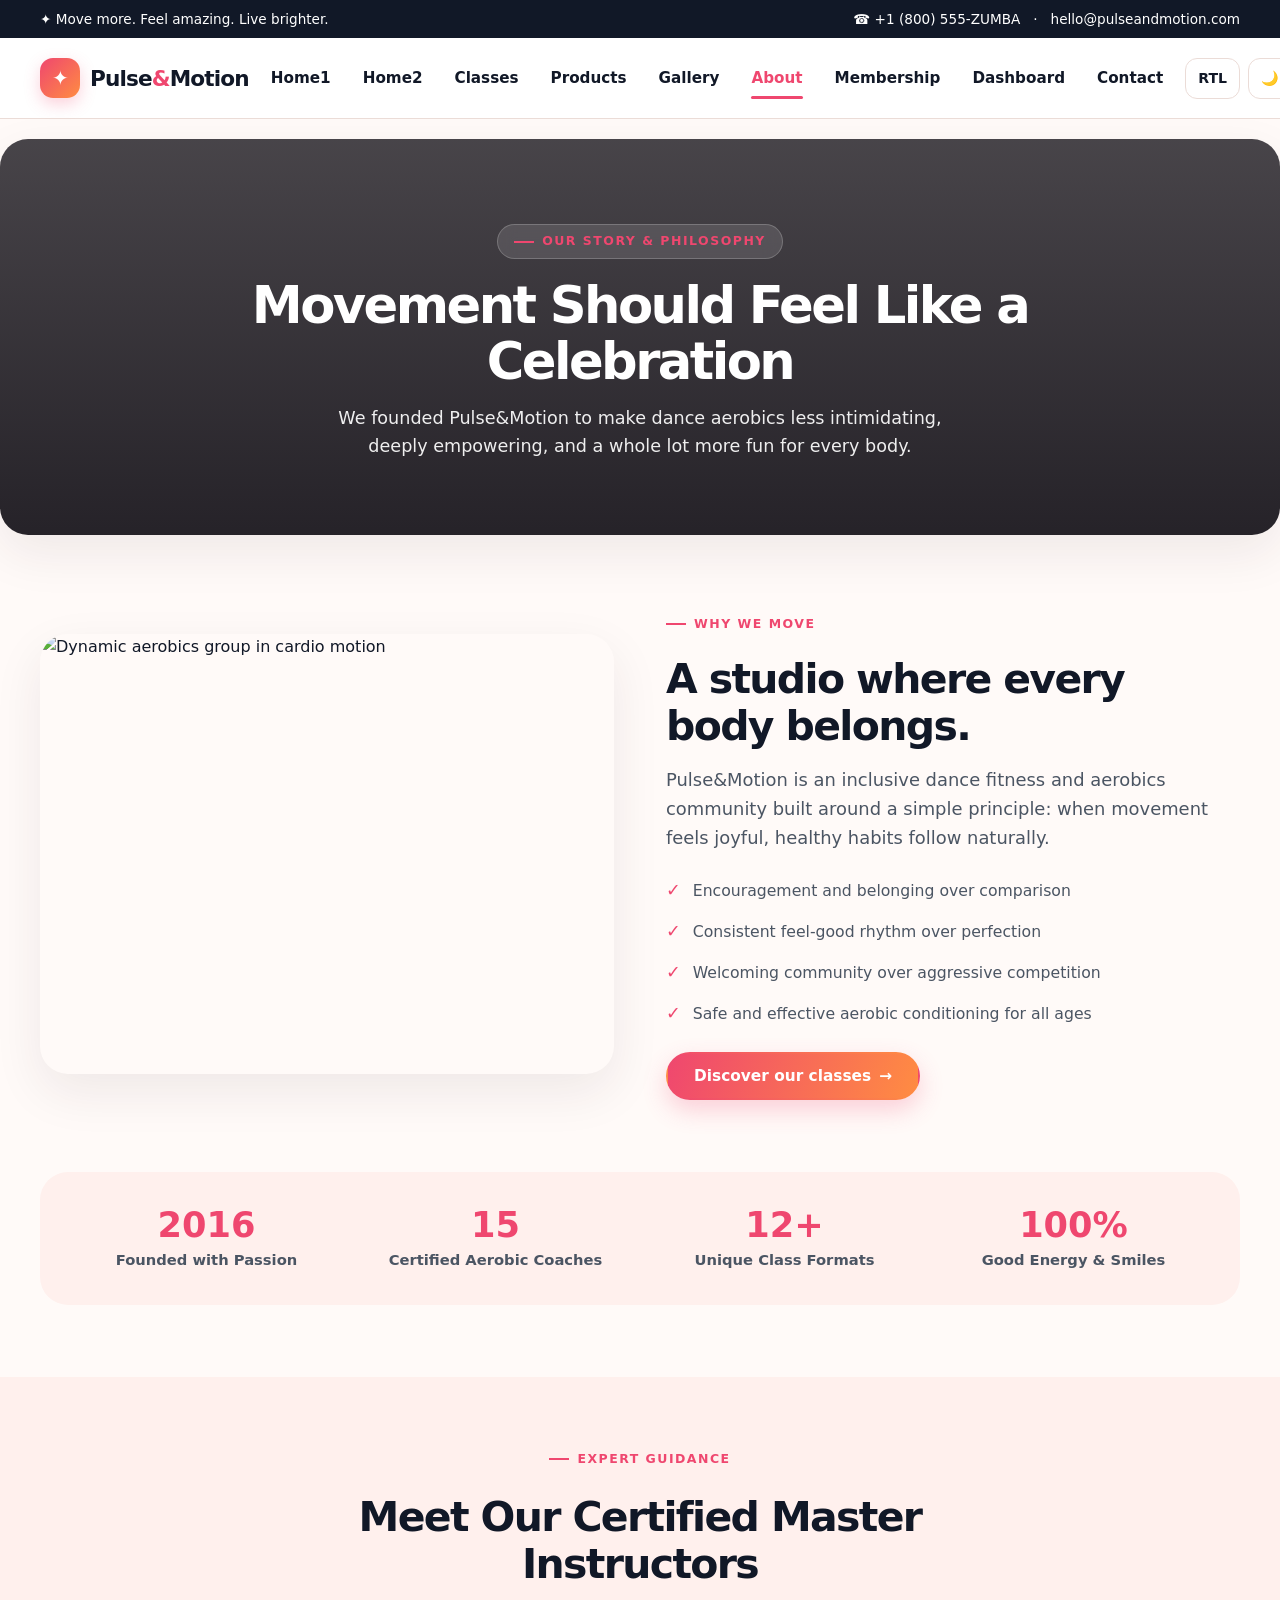
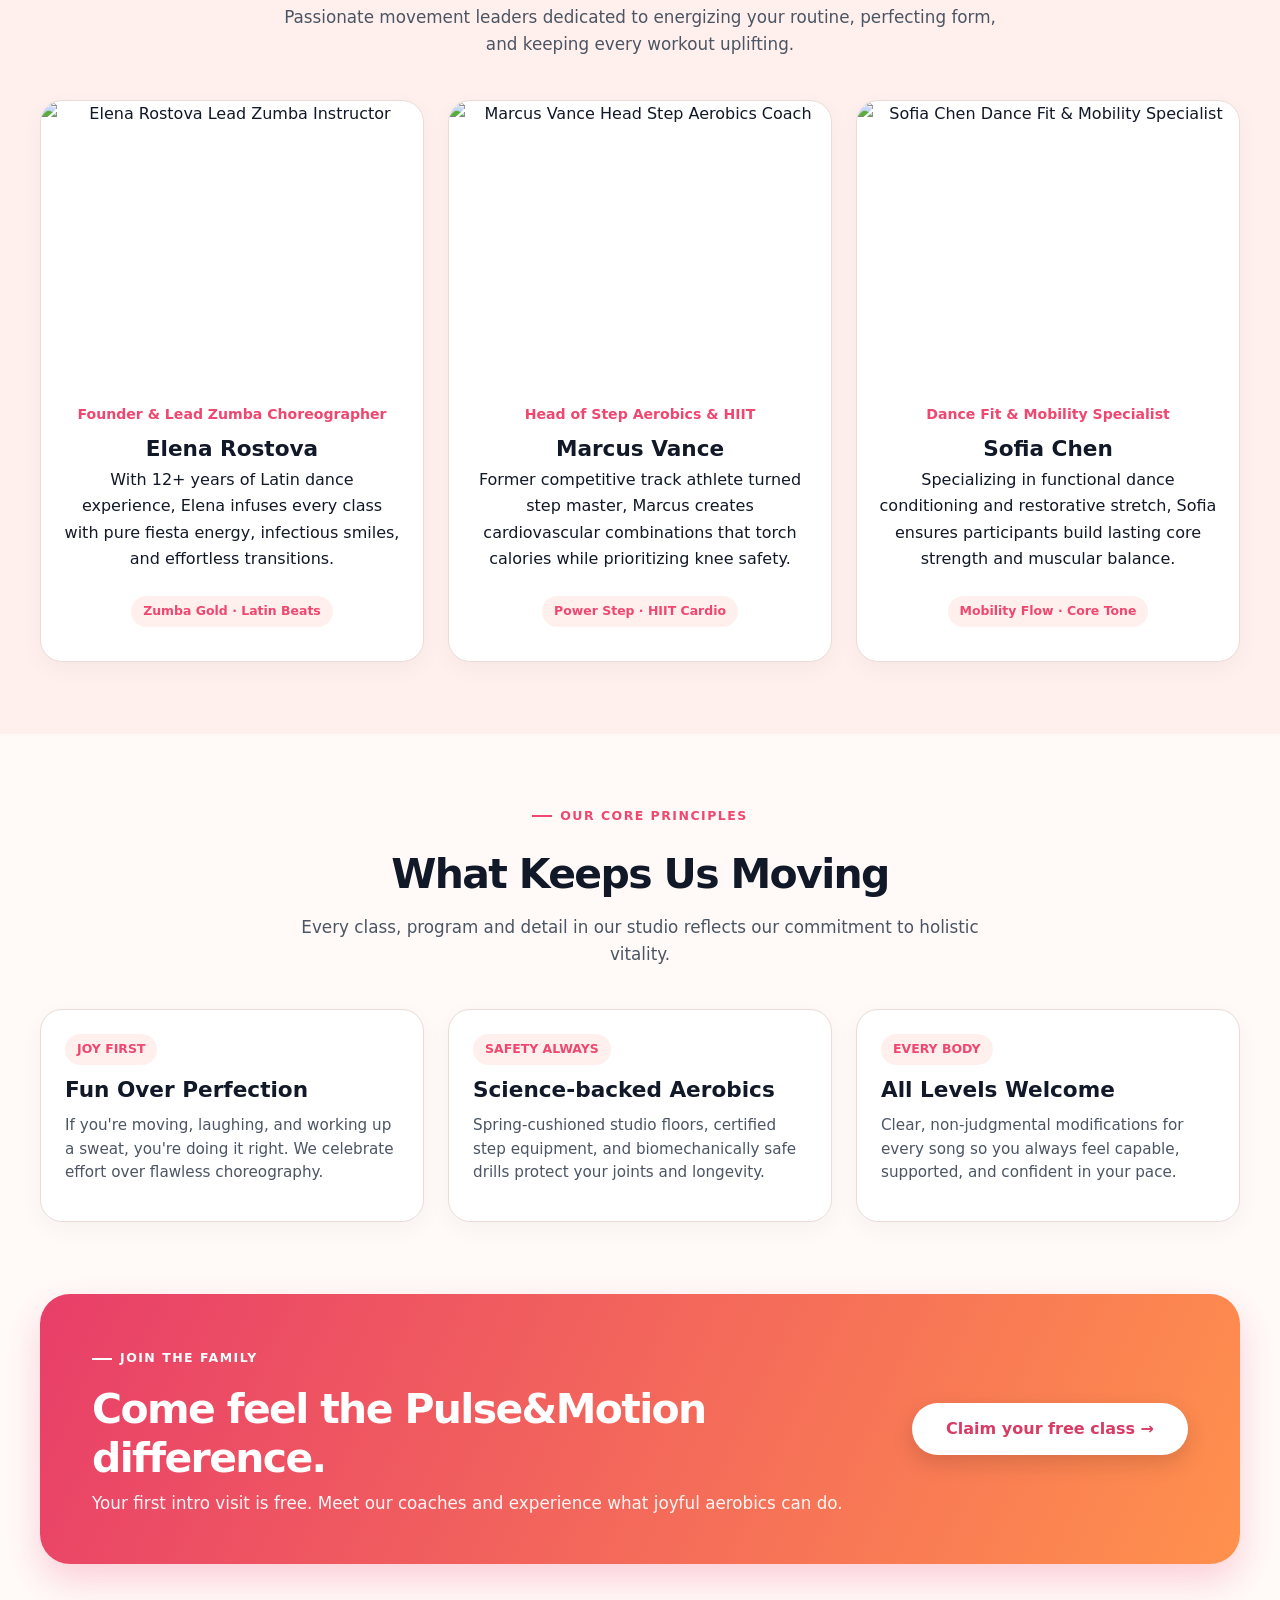
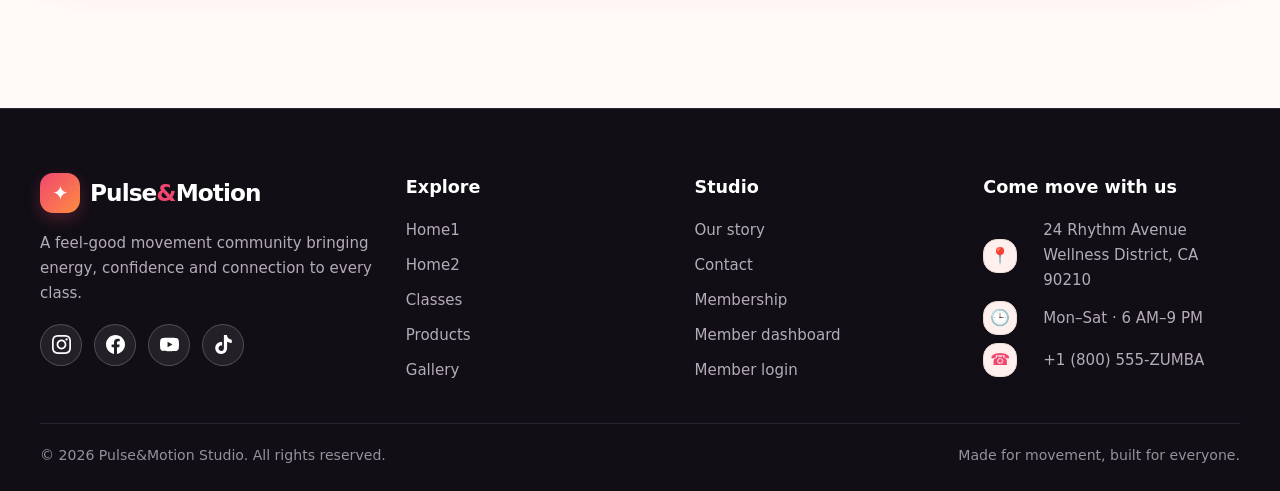
==== commit aefe1ef1: "Keep RTL, Theme, and Sign In inside hamburger menu on mobile/tab view; fix light theme social icons " ====
--- a/about.html
+++ b/about.html
@@ -1,4 +1,4 @@
-<!doctype html>
+﻿<!doctype html>
 <html lang="en" dir="ltr">
 <head>
   <title>About Us | Pulse&amp;Motion - Zumba &amp; Aerobics Studio</title>
@@ -37,13 +37,22 @@
         <a href="membership.html">Membership</a>
         <a href="dashboard.html">Dashboard</a>
         <a href="contact.html">Contact</a>
+
+        <!-- Inside Hamburger Menu for Mobile & Tab View (RTL, Theme, Sign In) -->
+        <div class="nav-mobile-actions">
+          <div class="nav-mobile-toggles">
+            <button class="icon-btn" data-rtl-btn aria-label="Toggle right to left">RTL</button>
+            <button class="icon-btn" data-theme-btn aria-label="Toggle theme">🌙</button>
+          </div>
+          <a class="btn btn-small btn-signin" href="login.html">Sign In</a>
+        </div>
       </nav>
 
-      <!-- Navbar actions with Sign In button at last -->
+      <!-- Navbar actions: on Mobile and Tab view only hamburger button is visible; RTL, Theme and Sign In are kept inside hamburger -->
       <div class="nav-actions">
-        <button class="icon-btn" data-rtl-btn aria-label="Toggle right to left">RTL</button>
-        <button class="icon-btn" data-theme-btn aria-label="Toggle theme">🌙</button>
-        <a class="btn btn-small btn-signin" href="login.html">Sign In</a>
+        <button class="icon-btn nav-desktop-action" data-rtl-btn aria-label="Toggle right to left">RTL</button>
+        <button class="icon-btn nav-desktop-action" data-theme-btn aria-label="Toggle theme">🌙</button>
+        <a class="btn btn-small btn-signin nav-desktop-action" href="login.html">Sign In</a>
         <button class="menu-btn" aria-label="Open menu">☰</button>
       </div>
     </div>
@@ -206,10 +215,18 @@
           </a>
           <p style="margin-top:18px">A feel-good movement community bringing energy, confidence and connection to every class.</p>
           <div class="socials">
-            <a href="#" aria-label="Instagram">ig</a>
-            <a href="#" aria-label="Facebook">f</a>
-            <a href="#" aria-label="YouTube">▶</a>
-            <a href="#" aria-label="TikTok">♪</a>
+            <a href="#" aria-label="Instagram">
+              <svg width="18" height="18" viewBox="0 0 24 24" fill="currentColor"><path d="M12 2.163c3.204 0 3.584.012 4.85.07 3.252.148 4.771 1.691 4.919 4.919.058 1.265.069 1.645.069 4.849 0 3.205-.012 3.584-.069 4.849-.149 3.225-1.664 4.771-4.919 4.919-1.266.058-1.644.07-4.85.07-3.204 0-3.584-.012-4.849-.07-3.26-.149-4.771-1.699-4.919-4.92-.058-1.265-.07-1.644-.07-4.849 0-3.204.013-3.583.07-4.849.149-3.227 1.664-4.771 4.919-4.919 1.266-.057 1.645-.069 4.849-.069zm0-2.163c-3.259 0-3.667.014-4.947.072-4.358.2-6.78 2.618-6.98 6.98-.059 1.281-.073 1.689-.073 4.948 0 3.259.014 3.668.072 4.948.2 4.358 2.618 6.78 6.98 6.98 1.281.058 1.689.072 4.948.072 3.259 0 3.668-.014 4.948-.072 4.354-.2 6.782-2.618 6.979-6.98.059-1.28.073-1.689.073-4.948 0-3.259-.014-3.667-.072-4.947-.196-4.354-2.617-6.78-6.979-6.98-1.281-.059-1.69-.073-4.949-.073zm0 5.838c-3.403 0-6.162 2.759-6.162 6.162s2.759 6.163 6.162 6.163 6.162-2.759 6.162-6.163c0-3.403-2.759-6.162-6.162-6.162zm0 10.162c-2.209 0-4-1.79-4-4 0-2.209 1.791-4 4-4s4 1.791 4 4c0 2.21-1.791 4-4 4zm6.406-11.845c-.796 0-1.441.645-1.441 1.44s.645 1.44 1.441 1.44c.795 0 1.439-.645 1.439-1.44s-.644-1.44-1.439-1.44z"/></svg>
+            </a>
+            <a href="#" aria-label="Facebook">
+              <svg width="18" height="18" viewBox="0 0 24 24" fill="currentColor"><path d="M24 12.073c0-6.627-5.373-12-12-12s-12 5.373-12 12c0 5.99 4.388 10.954 10.125 11.854v-8.385H7.078v-3.47h3.047V9.43c0-3.007 1.792-4.669 4.533-4.669 1.312 0 2.686.235 2.686.235v2.953H15.83c-1.491 0-1.956.925-1.956 1.874v2.25h3.328l-.532 3.47h-2.796v8.385C19.612 23.027 24 18.062 24 12.073z"/></svg>
+            </a>
+            <a href="#" aria-label="YouTube">
+              <svg width="18" height="18" viewBox="0 0 24 24" fill="currentColor"><path d="M23.498 6.186a3.016 3.016 0 0 0-2.122-2.136C19.505 3.545 12 3.545 12 3.545s-7.505 0-9.377.505A3.017 3.017 0 0 0 .502 6.186C0 8.07 0 12 0 12s0 3.93.502 5.814a3.016 3.016 0 0 0 2.122 2.136c1.871.505 9.376.505 9.376.505s7.505 0 9.377-.505a3.015 3.015 0 0 0 2.122-2.136C24 15.93 24 12 24 12s0-3.93-.502-5.814zM9.545 15.568V8.432L15.818 12l-6.273 3.568z"/></svg>
+            </a>
+            <a href="#" aria-label="TikTok">
+              <svg width="18" height="18" viewBox="0 0 24 24" fill="currentColor"><path d="M12.525.02c1.31-.02 2.61-.01 3.91-.02.08 1.53.63 3.09 1.75 4.17 1.12 1.11 2.7 1.62 4.24 1.79v4.03c-1.44-.05-2.89-.35-4.2-.97-.57-.26-1.1-.59-1.62-.93-.01 2.92.01 5.84-.02 8.75-.08 1.4-.54 2.79-1.35 3.94-1.31 1.92-3.58 3.17-5.91 3.21-1.43.08-2.86-.31-4.08-1.03-2.02-1.19-3.44-3.37-3.65-5.71-.02-.5-.03-1-.01-1.49.18-1.9 1.12-3.72 2.58-4.96 1.66-1.44 3.98-2.13 6.15-1.72.02 1.48-.04 2.96-.04 4.44-.99-.32-2.15-.23-3.02.37-.63.41-1.11 1.04-1.36 1.75-.21.51-.24 1.07-.14 1.61.24 1.64 1.82 3.02 3.5 2.87 1.12-.01 2.19-.66 2.77-1.61.19-.33.4-.67.41-1.06.1-1.79.06-3.57.07-5.36.01-4.03-.01-8.05.02-12.07z"/></svg>
+            </a>
           </div>
         </div>
         <div>
--- a/assets/css/style.css
+++ b/assets/css/style.css
@@ -178,6 +178,10 @@
   flex-shrink: 0;
 }
 
+.nav-mobile-actions {
+  display: none;
+}
+
 .icon-btn, .menu-btn {
   border: 1px solid var(--line);
   background: var(--surface);
@@ -202,8 +206,9 @@
 
 .menu-btn {
   display: none;
-  font-size: 1.15rem;
-  padding: 8px 12px;
+  font-size: 1.25rem;
+  padding: 8px 14px;
+  line-height: 1;
 }
 
 /* BUTTONS */
@@ -1348,27 +1353,53 @@
 
 .socials {
   display: flex;
-  gap: 10px;
+  gap: 12px;
   margin-top: 18px;
+  align-items: center;
 }
 
 .socials a {
-  width: 38px;
-  height: 38px;
+  width: 42px;
+  height: 42px;
   display: grid;
   place-items: center;
-  border: 1px solid #4a3e4e;
+  border: 1.5px solid var(--line);
   border-radius: 50%;
-  color: #ffffff;
+  color: var(--ink);
+  background: var(--soft);
   font-weight: 800;
-  font-size: 0.88rem;
-  transition: all 0.2s ease;
+  font-size: 0.95rem;
+  transition: all 0.25s ease;
+  box-shadow: 0 2px 8px rgba(0, 0, 0, 0.04);
+}
+
+.socials a svg {
+  width: 19px;
+  height: 19px;
+  fill: currentColor;
+  display: block;
 }
 
 .socials a:hover {
   background: var(--brand);
   border-color: var(--brand);
+  color: #ffffff;
   transform: translateY(-2px);
+  box-shadow: 0 6px 16px rgba(239, 71, 111, 0.25);
+}
+
+/* In dark footer */
+.footer .socials a {
+  border-color: rgba(255, 255, 255, 0.2);
+  color: #ffffff;
+  background: rgba(255, 255, 255, 0.08);
+  box-shadow: none;
+}
+
+.footer .socials a:hover {
+  background: var(--brand);
+  border-color: var(--brand);
+  color: #ffffff;
 }
 
 .copyright {
@@ -1665,15 +1696,103 @@
    RESPONSIVE DESIGN FOR 1024PX, 768PX, MOBILE (Point 18 & 19)
    ========================================================= */
 
-/* 1024px View (Tablet Landscape) */
+/* 1024px View (Tablet & Mobile Hamburger Navigation) */
 @media (max-width: 1024px) {
   .container {
     width: min(calc(100% - 48px), var(--max));
   }
+  
+  /* Hide desktop action buttons (RTL, Theme, Sign In) from navbar header bar */
+  .nav-desktop-action {
+    display: none !important;
+  }
+
+  /* Show hamburger button on mobile and tablet view */
+  .menu-btn {
+    display: inline-flex !important;
+  }
+
+  /* Transform nav-links into dropdown drawer under navbar */
   .nav-links {
+    display: none;
+    position: absolute;
+    top: 100%;
+    left: 0;
+    right: 0;
+    background: var(--surface);
+    padding: 24px 20px 32px;
+    flex-direction: column;
+    align-items: center;
+    text-align: center;
+    gap: 12px;
+    border-bottom: 1px solid var(--line);
+    box-shadow: 0 20px 45px rgba(0, 0, 0, 0.16);
+    max-height: calc(100vh - 80px);
+    overflow-y: auto;
+    z-index: 999;
+  }
+
+  .nav-links.open {
+    display: flex !important;
+  }
+
+  .nav-links a {
+    font-size: 1.05rem;
+    padding: 10px 16px;
+    width: 100%;
+    max-width: 320px;
+    border-radius: 12px;
+  }
+
+  .nav-links a:hover,
+  .nav-links a.active {
+    background: var(--soft);
+  }
+
+  .nav-links a.active::after {
+    display: none;
+  }
+
+  /* Keep RTL, Theme and Sign In button properly formatted inside hamburger menu */
+  .nav-mobile-actions {
+    display: flex !important;
+    flex-direction: column;
+    align-items: center;
     gap: 14px;
-    font-size: 0.88rem;
-  }
+    width: 100%;
+    max-width: 320px;
+    margin-top: 10px;
+    padding-top: 18px;
+    border-top: 1px solid var(--line);
+  }
+
+  .nav-mobile-toggles {
+    display: flex;
+    gap: 12px;
+    align-items: center;
+    justify-content: center;
+    width: 100%;
+  }
+
+  .nav-mobile-toggles .icon-btn {
+    flex: 1;
+    min-height: 44px;
+    font-size: 0.95rem;
+    font-weight: 750;
+    border-radius: 14px;
+    background: var(--soft);
+  }
+
+  .nav-mobile-actions .btn-signin {
+    width: 100%;
+    min-height: 46px;
+    display: inline-flex !important;
+    align-items: center;
+    justify-content: center;
+    font-size: 1rem;
+    border-radius: 999px;
+  }
+
   .grid-4 {
     grid-template-columns: repeat(2, 1fr);
     gap: 20px;
@@ -1720,27 +1839,6 @@
   .container {
     width: min(calc(100% - 36px), var(--max));
   }
-  .nav-links {
-    display: none;
-    position: absolute;
-    top: 80px;
-    left: 0;
-    right: 0;
-    background: var(--surface);
-    padding: 24px;
-    flex-direction: column;
-    align-items: center;
-    text-align: center;
-    gap: 16px;
-    border-bottom: 1px solid var(--line);
-    box-shadow: var(--shadow);
-  }
-  .nav-links.open {
-    display: flex;
-  }
-  .menu-btn {
-    display: inline-flex;
-  }
   .hero-bg {
     padding: 75px 0 65px;
     margin-top: 14px;
@@ -1831,10 +1929,6 @@
     font-size: 1rem;
     border-radius: 10px;
   }
-  /* Hide desktop signin on small mobile so it never overflows (Point 18) */
-  .nav-actions .btn-signin {
-    display: none;
-  }
   .icon-btn, .menu-btn {
     padding: 7px 9px;
     font-size: 0.8rem;
